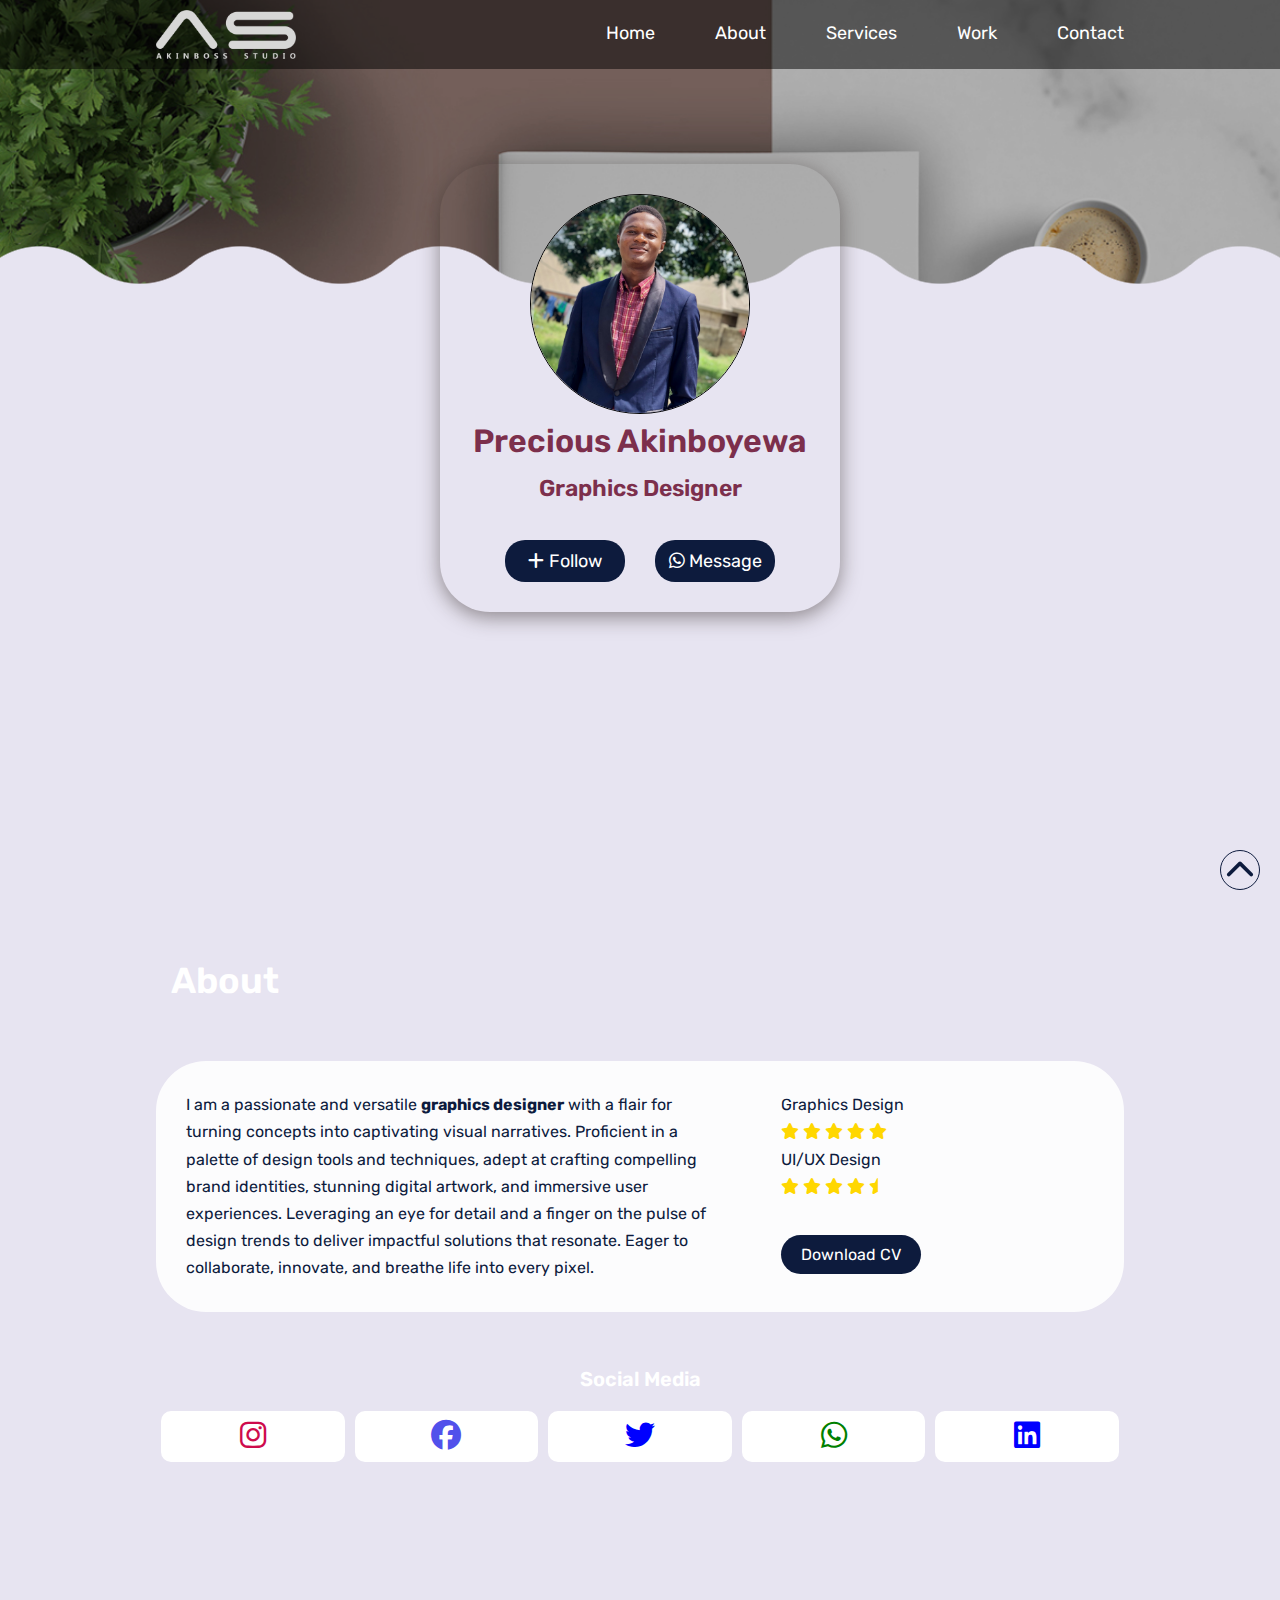
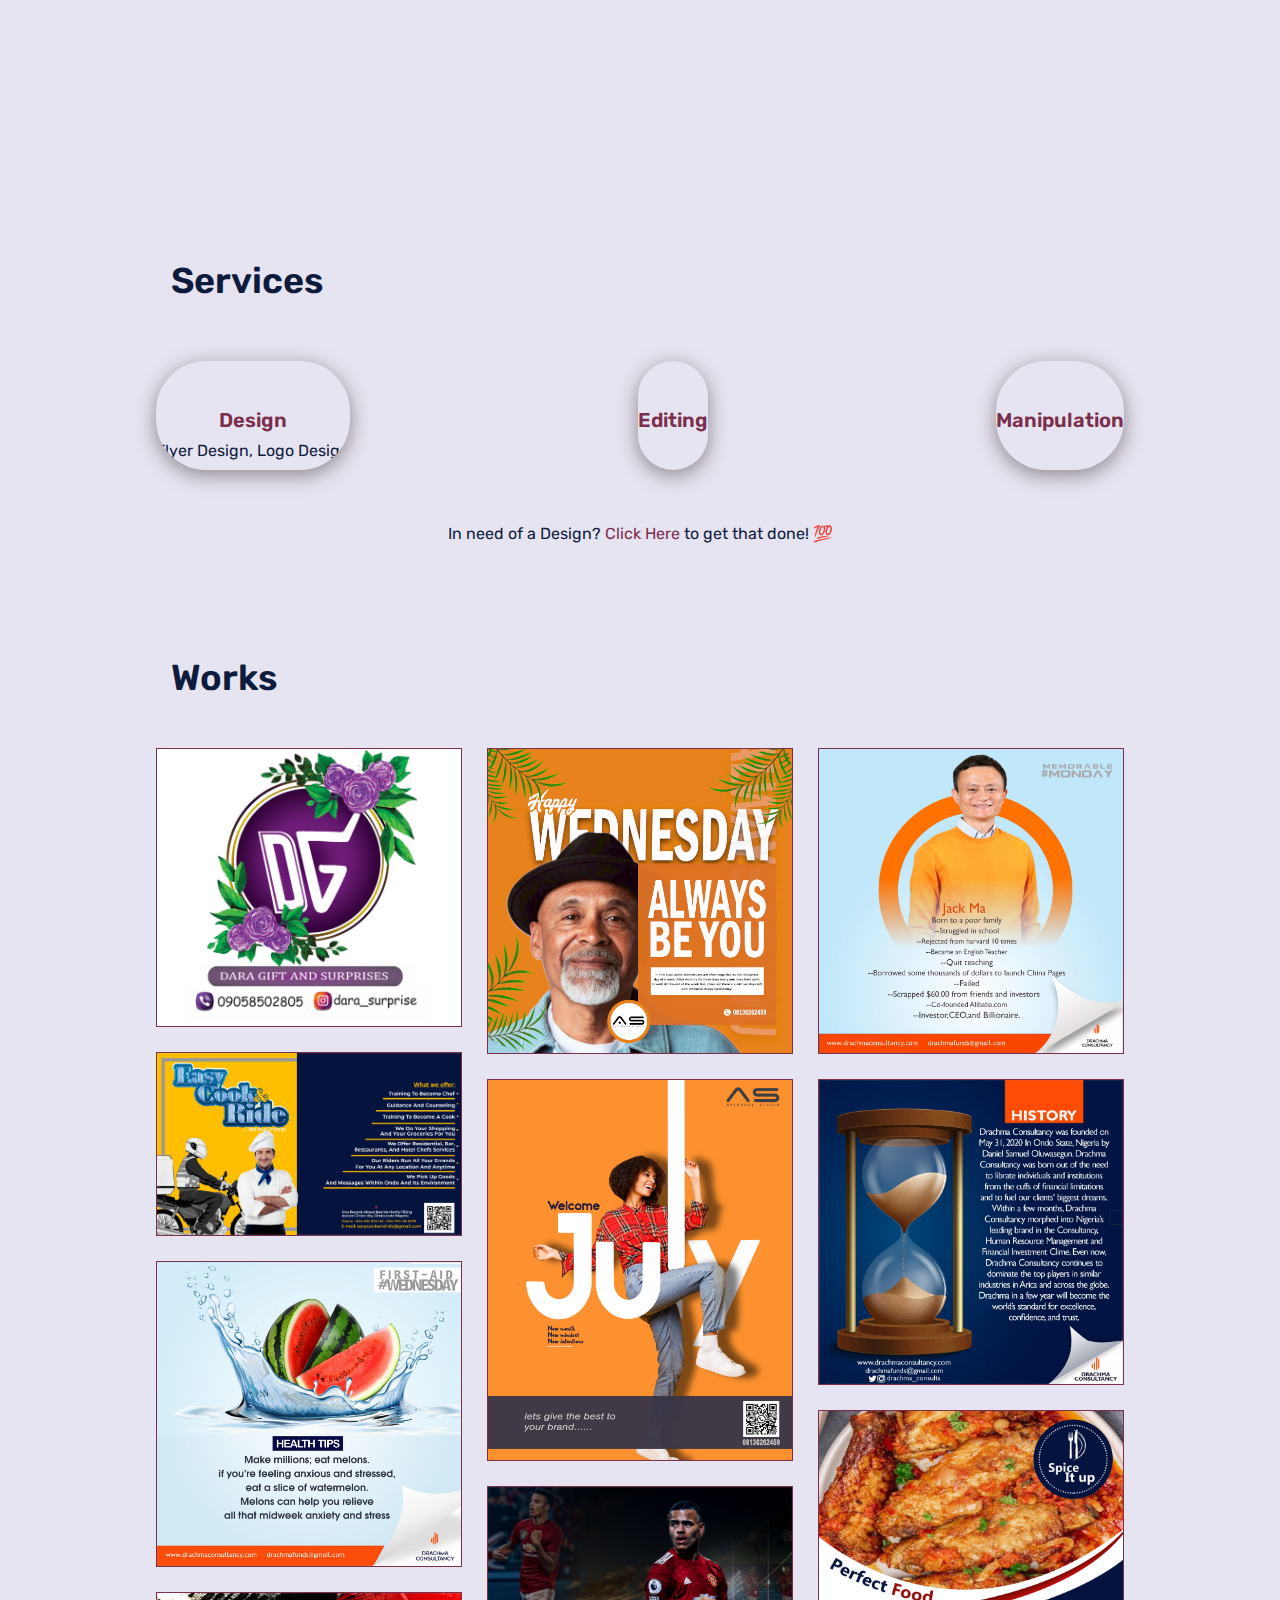
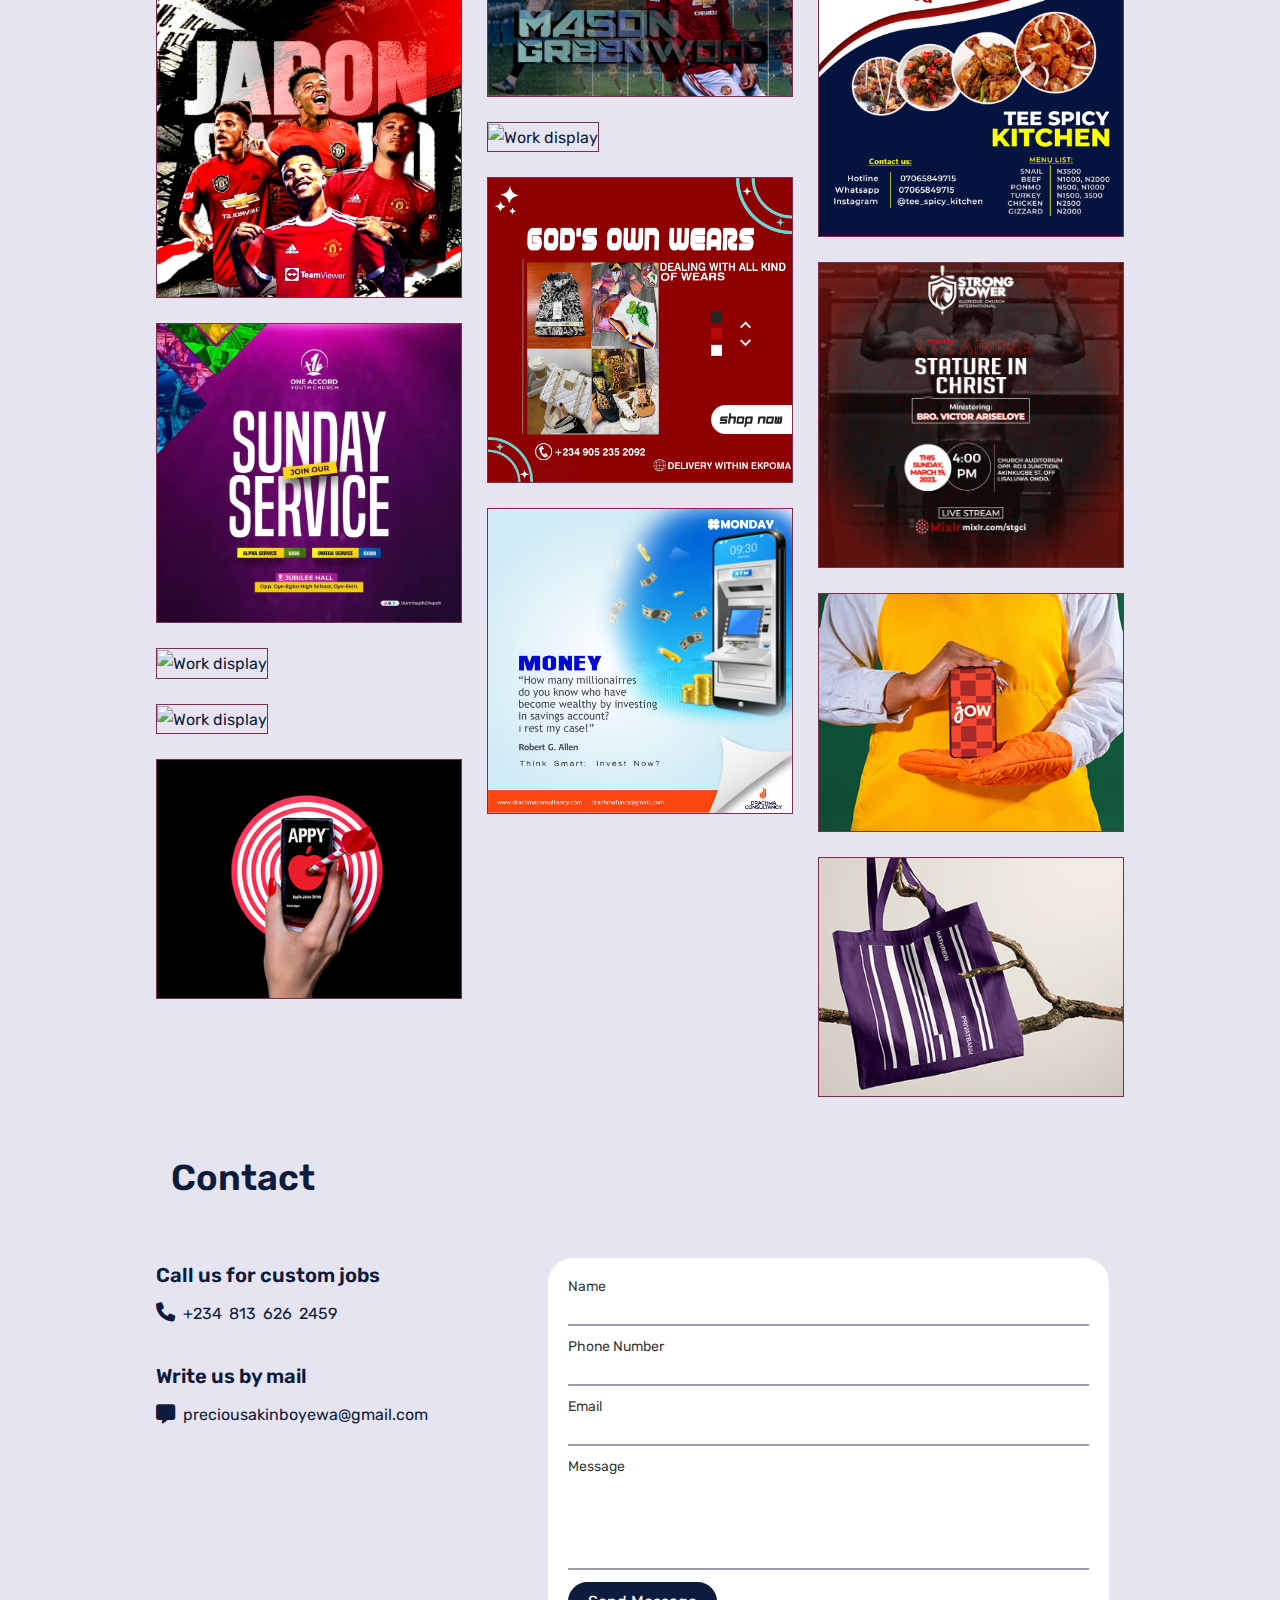
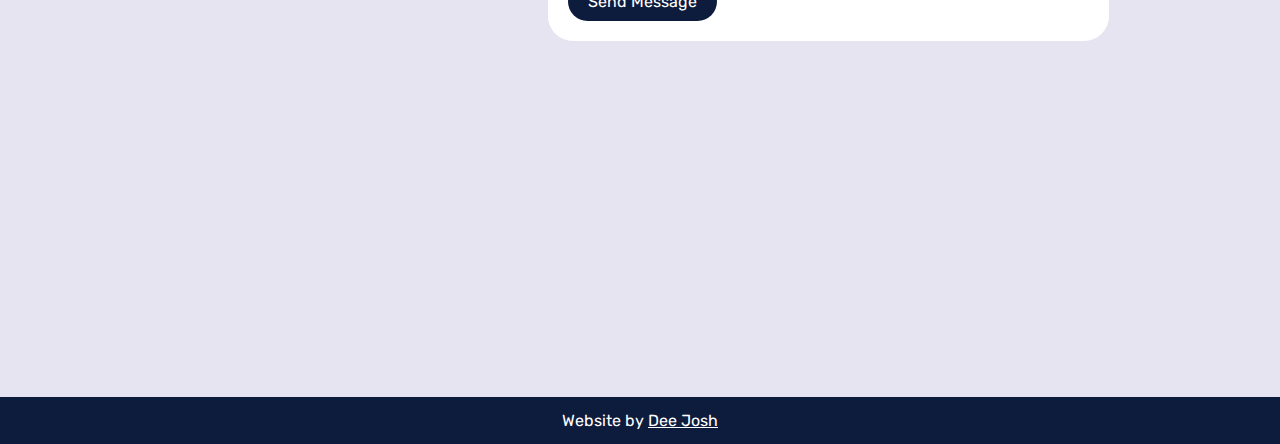
==== index.html @ 71ba5e0b "Graphics Designer Portfolio" ====
<!DOCTYPE html>
<html lang="en">
<head>
    <meta charset="UTF-8">
    <meta name="viewport" content="width=device-width, initial-scale=1.0">
    <title>Precious Akinboye</title>
    <link rel="shortcut icon" href="./img/profile-1.jpg" type="image/x-icon">
    <!-- STYLESHEETS -->
    <link rel="stylesheet" href="https://cdnjs.cloudflare.com/ajax/libs/font-awesome/6.1.2/css/all.min.css">
    <link rel="stylesheet" href="./CSS/all.min.css">
    <link rel="stylesheet" href="./CSS/style.css">
</head>
<body>
    <!-- HERO SECTION -->

    <div id="home" class="hero-section">
        <!-- Top BG Image -->
        
        <div class="top-image">
            <img src="./img/bg-1.jpg" alt="">
        </div>
        
        <!-- HEADER -->

        <header class="header">
            <div class="container">
                <div class="header-content">
                    <!-- <a href="#home"></a> -->
                    <!-- <h1>
                        Akinboss
                    </h1> -->
                    <img class="logo-img" src="./img/logo (1).PNG" alt="">
                    <!-- NAV (For Normal Screen) -->
                    <nav class="nav">
                        <ul class="nav-ul">
                            <li>
                                <a href="#home">Home</a>
                            </li>
                            <li>
                                <a href="#about">About</a>
                            </li>
                            <li>
                                <a href="#services">Services</a>
                            </li>
                            <li>
                                <a href="#work">Work</a>
                            </li>
                            <li>
                                <a href="#contact">Contact</a>
                            </li>
                        </ul>
                        
                    </nav>
                    <!-- NAV (For Small Screens) -->
                    <nav class="mobile-nav">
                        <i class="fa-solid fa-bars"></i>
                    </nav>
                </div>
            </div>
        </header>
        
    
        <!-- HERO SECTION CONTENT -->

        <div class="container">
            <div class="hero-section-content">
                <div class="client-details">
                    <img src="./img/profile-1.jpg" alt="">
                    <h1>Precious Akinboyewa</h1>
                    <h2>Graphics Designer</h2>
                </div>
                <div class="info-button">
                    <button class="default-btn">
                        <i class="fa-solid fa-plus"> </i>
                        Follow
                    </button>
                    <button class="default-btn">
                        <i class="fa-brands fa-whatsapp"> </i>
                        Message
                    </button>
                </div>
            </div>
        </div>
    
    </div>

    <!-- ABOUT SECTION -->

    <div id="about" class="about">
        <div class="container">
            <h1 class="main-h1">
                About
            </h1>
            <div class="about-details">
                <!-- <img src="" alt="Akinboss"> -->
                <div class="designer-info">
                    <div class="info-1">
                        I am a passionate and versatile <strong>graphics designer</strong> with a flair for turning concepts into captivating visual narratives. Proficient in a palette of design tools and techniques, adept at crafting compelling brand identities, stunning digital artwork, and immersive user experiences. Leveraging an eye for detail and a finger on the pulse of design trends to deliver impactful solutions that resonate. Eager to collaborate, innovate, and breathe life into every pixel.
                    </div>
                    <div class="info-2">
                        <p >Graphics Design <!-- style="color: rgb(108,108,229);"--></p>
                        <p class="rating">
                            <i class="fa-solid fa-star"></i>
                            <i class="fa-solid fa-star"></i>
                            <i class="fa-solid fa-star"></i>
                            <i class="fa-solid fa-star"></i>
                            <i class="fa-solid fa-star"></i>
                        </p>
                        <p><!--style="color: rgb(255,76,96);"--> UI/UX Design</p>
                        <p class="rating">
                            <i class="fa-solid fa-star"></i>
                            <i class="fa-solid fa-star"></i>
                            <i class="fa-solid fa-star"></i>
                            <i class="fa-solid fa-star"></i>
                            <i class="fa-solid fa-star-half"></i>
                        </p>

                        <button class="default-btn">Download CV</button>
                    </div>
                </div>

                    <!-- On the Web -->

                <div class="on-the-web">
                    <h3>Social Media</h3>

                    <ul class="social-icons">
                        <li class="default-btn">
                            <a href="">
                                <i style="color: rgb(206, 11, 76);" class="fa-brands fa-instagram"></i>
                            </a>
                        </li>
                        <li class="default-btn">
                            <a href="">
                                <i style="color: rgb(81, 81, 235);" class="fa-brands fa-facebook"></i>
                            </a>
                        </li>
                        <li class="default-btn">
                            <a href="">
                                <i style="color: blue;" class="fa-brands fa-twitter"></i>
                            </a>
                        </li>
                        <li class="default-btn">
                            <a href="">
                                <i style="color: green;" class="fa-brands fa-whatsapp"></i>
                            </a>
                        </li>
                        <li class="default-btn">
                            <a href="">
                                <i style="color: blue;" class="fa-brands fa-linkedin"></i>
                            </a>
                        </li>
                    </ul>

                </div>

            </div>
        </div>
    </div>

    <!-- SERVICES -->

    <div id="services" class="services">
        <div class="container">
            <h1 class="main-h1">Services</h1>
            <div class="service-details">
                <div class="service-1">
                    <img src="./img/bg-2.JPG" alt="">
                    <h3>Design</h3>
                    <p>Flyer Design, Logo Design</p>
                </div>
                <div class="service-1">
                    <img src="./img/bg-2.JPG" alt="">
                    <h3>Editing</h3>
                    <!-- <p>Flyer Design, Logo Design</p> -->
                </div>
                <div class="service-1">
                    <img src="./img/bg-2.JPG" alt="">
                    <h3>Manipulation</h3>
                    <!-- <p>Design</p> -->
                </div>
            </div>
            <p>In need of a Design? <a href="">Click Here</a> to get that done! 💯</p>
        </div>
        <!-- Tools -->

        <!-- <div class="tools">
            <div class="container">

                <h2>Tools</h2>
                <p>Proficient in the following tools</p>
            </div>
        </div> -->
    </div>

    <!-- PROJECTS DISPLAY -->

    <div id="work" class="works">
        <div class="container">
            <h1 class="main-h1">Works</h1>
            
            <div class="works-display">
                <div class="work">
                    <div class="overlay"></div>
                    <p class="work-title">Akinboss Studio</p>
                    <img src="./img/work (1).jpg" alt="Work display">
                    <div class="work-review">
                        <p>
                            <i class="fa-solid fa-thumbs-up"></i>
                            <span>100+</span>
                        </p>
                        <p>
                            <i class="fa-solid fa-eye"></i>
                            <span>100+</span>
                        </p>
                    </div>
                </div>
                <div class="work">
                    <div class="overlay"></div>
                    <p class="work-title">Akinboss Studio</p>
                    <img src="./img/work (2).jpg" alt="Work display">
                    <div class="work-review">
                        <p>
                            <i class="fa-solid fa-thumbs-up"></i>
                            <span>100+</span>
                        </p>
                        <p>
                            <i class="fa-solid fa-eye"></i>
                            <span>100+</span>
                        </p>
                    </div>
                </div>
                <div class="work">
                    <div class="overlay"></div>
                    <p class="work-title">Akinboss Studio</p>
                    <img src="./img/work (3).jpg" alt="Work display">
                    <div class="work-review">
                        <p>
                            <i class="fa-solid fa-thumbs-up"></i>
                            <span>100+</span>
                        </p>
                        <p>
                            <i class="fa-solid fa-eye"></i>
                            <span>100+</span>
                        </p>
                    </div>
                </div>
                <div class="work">
                    <div class="overlay"></div>
                    <p class="work-title">Akinboss Studio</p>
                    <img src="./img/work (4).jpg" alt="Work display">
                    <div class="work-review">
                        <p>
                            <i class="fa-solid fa-thumbs-up"></i>
                            <span>100+</span>
                        </p>
                        <p>
                            <i class="fa-solid fa-eye"></i>
                            <span>100+</span>
                        </p>
                    </div>
                </div>
                <div class="work">
                    <div class="overlay"></div>
                    <p class="work-title">Akinboss Studio</p>
                    <img src="./img/work (5).jpg" alt="Work display">
                    <div class="work-review">
                        <p>
                            <i class="fa-solid fa-thumbs-up"></i>
                            <span>100+</span>
                        </p>
                        <p>
                            <i class="fa-solid fa-eye"></i>
                            <span>100+</span>
                        </p>
                    </div>
                </div>
                <div class="work">
                    <div class="overlay"></div>
                    <p class="work-title">Akinboss Studio</p>
                    <img src="./img/work (6).jpg" alt="Work display">
                    <div class="work-review">
                        <p>
                            <i class="fa-solid fa-thumbs-up"></i>
                            <span>100+</span>
                        </p>
                        <p>
                            <i class="fa-solid fa-eye"></i>
                            <span>100+</span>
                        </p>
                    </div>
                </div>
                <div class="work">
                    <div class="overlay"></div>
                    <p class="work-title">Akinboss Studio</p>
                    <img src="./img/work (7).jpg" alt="Work display">
                    <div class="work-review">
                        <p>
                            <i class="fa-solid fa-thumbs-up"></i>
                            <span>100+</span>
                        </p>
                        <p>
                            <i class="fa-solid fa-eye"></i>
                            <span>100+</span>
                        </p>
                    </div>
                </div>
                <div class="work">
                    <div class="overlay"></div>
                    <p class="work-title">Akinboss Studio</p>
                    <img src="./img/work (8).jpg" alt="Work display">
                    <div class="work-review">
                        <p>
                            <i class="fa-solid fa-thumbs-up"></i>
                            <span>100+</span>
                        </p>
                        <p>
                            <i class="fa-solid fa-eye"></i>
                            <span>100+</span>
                        </p>
                    </div>
                </div>
                <div class="work">
                    <div class="overlay"></div>
                    <p class="work-title">Akinboss Studio</p>
                    <img src="./img/work (9).jpg" alt="Work display">
                    <div class="work-review">
                        <p>
                            <i class="fa-solid fa-thumbs-up"></i>
                            <span>100+</span>
                        </p>
                        <p>
                            <i class="fa-solid fa-eye"></i>
                            <span>100+</span>
                        </p>
                    </div>
                </div>
                <div class="work">
                    <div class="overlay"></div>
                    <p class="work-title">Akinboss Studio</p>
                    <img src="./img/work (10).jpg" alt="Work display">
                    <div class="work-review">
                        <p>
                            <i class="fa-solid fa-thumbs-up"></i>
                            <span>100+</span>
                        </p>
                        <p>
                            <i class="fa-solid fa-eye"></i>
                            <span>100+</span>
                        </p>
                    </div>
                </div>
                <div class="work">
                    <div class="overlay"></div>
                    <p class="work-title">Akinboss Studio</p>
                    <img src="./img/work (11).jpg" alt="Work display">
                    <div class="work-review">
                        <p>
                            <i class="fa-solid fa-thumbs-up"></i>
                            <span>100+</span>
                        </p>
                        <p>
                            <i class="fa-solid fa-eye"></i>
                            <span>100+</span>
                        </p>
                    </div>
                </div>
                <div class="work">
                    <div class="overlay"></div>
                    <p class="work-title">Akinboss Studio</p>
                    <img src="./img/work (21).jpg" alt="Work display">
                    <div class="work-review">
                        <p>
                            <i class="fa-solid fa-thumbs-up"></i>
                            <span>100+</span>
                        </p>
                        <p>
                            <i class="fa-solid fa-eye"></i>
                            <span>100+</span>
                        </p>
                    </div>
                </div>
                <div class="work">
                    <div class="overlay"></div>
                    <p class="work-title">Akinboss Studio</p>
                    <img src="./img/work (13).jpg" alt="Work display">
                    <div class="work-review">
                        <p>
                            <i class="fa-solid fa-thumbs-up"></i>
                            <span>100+</span>
                        </p>
                        <p>
                            <i class="fa-solid fa-eye"></i>
                            <span>100+</span>
                        </p>
                    </div>
                </div>
                <div class="work">
                    <div class="overlay"></div>
                    <p class="work-title">Akinboss Studio</p>
                    <img src="./img/work (14).jpg" alt="Work display">
                    <div class="work-review">
                        <p>
                            <i class="fa-solid fa-thumbs-up"></i>
                            <span>100+</span>
                        </p>
                        <p>
                            <i class="fa-solid fa-eye"></i>
                            <span>100+</span>
                        </p>
                    </div>
                </div>
                <div class="work">
                    <div class="overlay"></div>
                    <p class="work-title">Akinboss Studio</p>
                    <img src="./img/work (15).jpg" alt="Work display">
                    <div class="work-review">
                        <p>
                            <i class="fa-solid fa-thumbs-up"></i>
                            <span>100+</span>
                        </p>
                        <p>
                            <i class="fa-solid fa-eye"></i>
                            <span>100+</span>
                        </p>
                    </div>
                </div>
                <div class="work">
                    <div class="overlay"></div>
                    <p class="work-title">Akinboss Studio</p>
                    <img src="./img/work (16).jpg" alt="Work display">
                    <div class="work-review">
                        <p>
                            <i class="fa-solid fa-thumbs-up"></i>
                            <span>100+</span>
                        </p>
                        <p>
                            <i class="fa-solid fa-eye"></i>
                            <span>100+</span>
                        </p>
                    </div>
                </div>
                <div class="work">
                    <div class="overlay"></div>
                    <p class="work-title">Akinboss Studio</p>
                    <img src="./img/work (19).jpg" alt="Work display">
                    <div class="work-review">
                        <p>
                            <i class="fa-solid fa-thumbs-up"></i>
                            <span>100+</span>
                        </p>
                        <p>
                            <i class="fa-solid fa-eye"></i>
                            <span>100+</span>
                        </p>
                    </div>
                </div>
                <div class="work">
                    <div class="overlay"></div>
                    <p class="work-title">Akinboss Studio</p>
                    <img src="./img/work (18).jpg" alt="Work display">
                    <div class="work-review">
                        <p>
                            <i class="fa-solid fa-thumbs-up"></i>
                            <span>100+</span>
                        </p>
                        <p>
                            <i class="fa-solid fa-eye"></i>
                            <span>100+</span>
                        </p>
                    </div>
                </div>
                <div class="work">
                    <div class="overlay"></div>
                    <p class="work-title">Akinboss Studio</p>
                    <img src="./img/work (22).jpg" alt="Work display">
                    <div class="work-review">
                        <p>
                            <i class="fa-solid fa-thumbs-up"></i>
                            <span>100+</span>
                        </p>
                        <p>
                            <i class="fa-solid fa-eye"></i>
                            <span>100+</span>
                        </p>
                    </div>
                </div>
                <div class="work">
                    <div class="overlay"></div>
                    <p class="work-title">Akinboss Studio</p>
                    <img src="./img/work (23).jpg" alt="Work display">
                    <div class="work-review">
                        <p>
                            <i class="fa-solid fa-thumbs-up"></i>
                            <span>100+</span>
                        </p>
                        <p>
                            <i class="fa-solid fa-eye"></i>
                            <span>100+</span>
                        </p>
                    </div>
                </div>
            </div>
        </div>
    </div>

    <!-- CONTACT SECTION -->

    <div id="contact" class="contact-section">
        <div class="container">
            <!-- Section title -->
            <h1 class="main-h1">Contact</h1>
            <div class="contact-container">
                <!-- Contact box -->
                <div class="contact-box padd-15">
                    <div class="contact-data">
                        <!-- contact information -->
                        <div class="contact-information">
                            <h3 class="contact-subtitle">Call us for custom jobs</h3>
                            <span class="contact-description">
                                <a href="https://wa.me/+2348136262459"><i class="fa-solid fa-phone contact-icon"></i></a>
                                +234 813 626 2459
                            </span>
                        </div>
                        <!-- contact information -->
                        <div class="contact-information">
                            <h3 class="contact-subtitle">Write us by mail</h3>
                            <span class="contact-description">
                                <i class="fa-solid fa-message contact-icon"></i>
                                preciousakinboyewa@gmail.com
                            </span>
                        </div>
                    </div>
                </div>
                    <!-- CONTACT FORM -->
                    
                <form action="mailto:akinboss@gmail.com" enctype="text/plain" class="contact-form padd-15" method="POST" name="contact">
                    <input type="hidden" name="form-name" value="contact">
                    <!-- Contact content -->
                    <p class="contact-content">
                        <input type="text" class="contact-input">
                        <label for="" class="contact-label">Name</label>
                        <span></span>
                    </p>
                    <!-- Contact content -->
                    <p class="contact-content">
                        <input type="tel" class="contact-input" required="">
                        <label for="" class="contact-label">Phone Number</label>
                        <span></span>
                    </p>
                    <!-- Contact content -->
                    <p class="contact-content">
                        <input type="email" class="contact-input" required="">
                        <label for="" class="contact-label">Email</label>
                        <span></span>
                    </p>
                    <!-- Contact content -->
                    <p class="contact-content contact-area">
                        <textarea name="" id="" cols="30" rows="10" class="contact-input" required=""></textarea>
                        <label for="" class="contact-label">Message</label>
                        <span></span>
                    </p>
                    <p>
                        <button type="submit" class=" default-btn submit-btn">Send Message</button>
                    </p>
                </form>
            </div>
        </div>
    </div>

    <a class="container">
        <a href="#home"><p class="arrow"><i class="fa-solid fa-chevron-up"></i></p></a>
    </div>
    
    <footer>
        <div class="container">
            <p>Website by <a href="https://developerdeejosh.netlify.app">Dee Josh</a></p>
        </div>
    </footer>


    <script src="./script.js"></script>
</body>
</html>
---- CSS/style.css ----
/********* GOOGLE FONTS *********/

@import url('https://fonts.googleapis.com/css2?family=Rubik:wght@300;400;500;600;700&display=swap');

/********* VARIABLES CSS *********/

:root 
{
  --header-height: 3.5rem; /*56px*/

  /******* Colors *******/  /*Color mode HSL(hue, saturation, lightness)*/
  --primary-color-hue: 278;
  --dark-color-lightness:17%;
  --light-color-lightness:92%;
  --white-color-lightness:100%;

  --color-white: hsl(252, 30%, var(--white-color-lightness));
  --color-light: hsl(252, 30%, var(--light-color-lightness));
  --color-gray: rgb(158, 152, 179);
  /* --color-primary: hsl(278, 73%, 47%); */
  --color-primary: hsl(var(--primary-color-hue), 73%, 47%);
  /* --color-dark: hsl(252, 30%, var(--dark-color-lightness)); */
  
  --color-dark: rgb(58, 48, 46);
  --color-dark: rgb(82, 69, 66);
  --color-dark: rgb(13,27,61);
  /* --color-dark: rgb(124,47,76); */
  --color-primary: rgb(124,47,76);
  /* --color-primary: rgb(13,27,61); */

  /******* Font and typography *******/
  /*.5rem = 8px | 1rem = 16px ...*/
  --body-font: 'Rubik', sans-serif;
  --h1-font-size: 2.25rem;
  --h2-font-size: 1.75rem;
  --h3-font-size: 1.25rem;
  --normal-font-size: 1rem;
  --small-font-size: .875rem;

  /******* Font weight *******/
  --font-medium: 400;
  --font-semi-bold: 600;

  /******* Margenes Bottom *******/
  /*.5rem = 8px | 1rem = 16px ...*/
  --m-0-5: .5rem;
  --m-0-75: .75rem;
  --m-1: 1rem;
  --m-1-5: 1.5rem;
  --m-2: 2rem;
  --m-2-5: 2.5rem;

  /******* Card padding *******/
  --card-padding:1.9rem 0.95rem;

  /******* Border radius *******/
  --border-radius: 1.25rem;

  /******* Box shadow *******/
  --box-shadow: 0px 5px 20px 0px rgba(51, 41, 39, 0.5);
}

  
/******* Scroll Bar *******/

::-webkit-scrollbar{
  width: 14px;
}


::-webkit-scrollbar-track {
  box-shadow: inset 0 0 5px rgb(26, 26, 26);
  background-color: rgb(204, 204, 204);
}


/* Handle */
::-webkit-scrollbar-thumb {
  background-color: var(--color-dark);
}



/******* Responsive Typography *******/
@media screen and (max-width:992px) {
  :root{
    --h1-font-size: 1.75rem;
    --h2-font-size: 1.5rem;
    --h3-font-size: 1rem;
    --normal-font-size: .938rem;
    --small-font-size: .813rem;
  }

}

/******* Base *******/

/* page reset */
*{
  margin: 0;
  padding: 0;
  box-sizing: border-box;
  scroll-behavior: smooth;
}

html{
  scroll-behavior: smooth;
}

body,input,button,textarea{
  font-family: var(--body-font);
  font-size: var(--normal-font-size);
}

body{
  background-color: var(--color-light);
  color: var(--color-dark);
  line-height: 1.7;
  font-weight: var(--font-medium);
  width: 100%;
  overflow-x: hidden;
}

img{
  max-width: 100%;
  height: auto;
  vertical-align: middle;
}

ul{
  list-style: none;
}

a{
  text-decoration: none;
  color: var(--color-dark);
}

h1,h2,h3{
  font-weight: var(--font-semi-bold);
}

h1{
  font-size: var(--h1-font-size);
}

h2{
  font-size: var(--h2-font-size);
}

h3{
  font-size: var(--h3-font-size);
}

.main-h1{
  padding-left: 15px;
}

/******* Layout *******/
.container{
  max-width: 968px;
  margin: auto;
  /* overflow: hidden; */
}

@media screen and (max-width: 980px) {
  .container{
    padding: 0 25px;
  }
}

/* @media screen and (max-width:788px)
{

  .container{
    max-width: 568px;
  }
} */

@media screen and (max-width: 568px) {
  .container{
    padding: 0 25px;
  }
}

.row{
  display: flex;
  flex-wrap: wrap;
  /* justify-content: center; */
}

.default-btn{
  transition: all .5s;
}

.default-btn:hover{
  cursor: pointer;
  transform: scale(1.1);
}





/*********** STYLING ***********/

/* HEADER */


.top-image{
    position: absolute;
    top: 0;
    left: 0;
    width: 100%;
    overflow: hidden;
    height: 35vh;
    z-index: -1;

    --mask:
    radial-gradient(76.20px at 50% calc(100% - 107.50px),#000 99%,#0000 101%) calc(50% - 100px) 0/200px 100%,
    radial-gradient(76.20px at 50% calc(100% + 57.50px),#0000 99%,#000 101%) 50% calc(100% - 50px)/200px 100% repeat-x;
    -webkit-mask: var(--mask);
        mask: var(--mask);
}

.top-image img{
    width: 100%;  
    filter: brightness(0.7);
}

header{
    /* border-bottom: 2px solid var(--color-white); */
    z-index: 1; 
    background-color: rgba(0, 0, 0, 0.5);
    padding: 10px;
}

.header-content{
    display: flex;
    justify-content: space-between;
    align-items: center;
    color: white;
}

.logo-img{
  width: 140px;
  filter: invert(1);
}

/* Nav */

nav.nav ul{
  display: flex;
  justify-content: space-between;
  align-items: center;
  gap: 60px;
}

nav.nav ul li a{
  color: white;
  font-size: 18px;
  transition: all .5s;
}

.nav-ul li::after{
  content: '';
  width: 0%;
  height: 2px;
  display: block;
  background: linear-gradient(white, var(--color-primary));
  margin: auto;
  transition: .5s;
}

.nav-ul li:hover::after{
  width: 100%;
  cursor: pointer;
}
/* 
.nav-ul li a:hover{
  color: var(--color-dark);
} */

/* Mobile Nav */

.mobile-nav{
  display: none;
}

@media screen and (max-width: 780px) {

  .mobile-nav{
    display: block;
  }

  .mobile-nav i{
    font-size: 25px;
  }

  .mobile-nav i:hover{
    cursor: pointer;
  }

  nav.nav ul{
    gap: 20px;
    justify-content: start;
  }

  nav.nav{
    padding: 30px;
    position: absolute;
    background-color: var(--color-dark);
    width: 350px;
    right: 0;
    top: 62px;
    max-width: 70%;
    height: calc(100vh - 63px);
    transform: translateX(380px);
    transition: all .8s;
  }

  .nav-ul{
    flex-direction: column;
    gap: 0px;
  }

  .nav-ul li a:hover{
    color: var(--color-white);
  }
  
  .open{
    transform: translateX(0px) !important;
  }

  .logo-img{
    width: 120px;
  }
}

/* HERO SECTION */

.hero-section{
  overflow: hidden;
  width: 100%;
  position: relative;
  min-height: 100vh;
  padding-bottom: 50px;
}


.hero-section-content{
  width: 400px;
  margin: 0 auto;
  /* box-shadow: ; */
  /* border: 1px solid black; */
  margin-top: 95px;
  padding: 30px;
  box-shadow: var(--box-shadow);
  border-radius: 50px;
  margin-bottom: 35px;
}

.client-details{
  text-align: center;
}

.client-details img{
  border-radius: 50%;
  border: 1px solid black;
  width: 220px;
}
/* At media screeen width should be 100% */

.client-details h1{
  font-size: calc(var(--h2-font-size) + 4px);
  color: var(--color-primary);
}

.client-details h2{
  font-size: calc(var(--h3-font-size) + 3px);
  color: var(--color-primary);
}

@media screen and (max-width:992px) {
  .client-details h1{
    font-size: var(--h1-font-size);
  }
  
  .client-details h2{
    font-size: var(--h2-font-size);
  }
}



.info-button{
  display: flex;
  justify-content: center;
  gap: 30px;
  align-items: center;
  margin-top: 32px;
}

.info-button button{
  background-color: var(--color-dark);
  color: var(--color-white);
  font-size: 18px;
  padding: 10px;
  border-radius: 20px;
  border: none;
  width: 120px;
  transition: all .5s;
}



/*  ABOUT SECTION */

.about{
  min-height: 100vh;
  padding: 50px 0;
  background: linear-gradient(rgba(0, 0, 0, 0.7), rgba(0, 0, 0, 0.7)), url(/img/bg-2.jpg);
  background-position: center;
  background-size: cover;
  background-repeat: no-repeat;
  background-attachment: fixed;

}

.about h1,
.about h3{
  color: var(--color-white);
}

/* .about-details{

} */

.designer-info{
  background-color: var(--color-dark); 
  background-color: rgba(255, 255, 255, 0.867);
  /* color: var(--color-white); */
  border-radius: 50px;
  padding: 30px;
  margin: 50px 0;
  display: flex;
  gap: 50px;
  background-position: center;
  background-size: cover;
}

.info-1{
  width: 60%;
}

.info-2 .rating i{
  color: gold;
}

.info-2 button{
  background-color: var(--color-dark);
  color: var(--color-white);
  padding: 10px 20px;
  border-radius: 20px;
  border: none;
  margin-top: 35px;
}

/* on the web */

.on-the-web{
  text-align: center;
}

.on-the-web .social-icons{
  display: flex;
  /* flex-direction: column; */
  /* border: 2px solid black; */
  /* justify-content: space-between; */
  gap: 10px;
  padding: 5px;
  font-size: 30px;
  margin-top: 10px;
}

.social-icons li{
  background-color: #fff;
  width: 200px;
  text-align: center;
  border-radius: 10px;
}

/* SERVICES SECTION */

.services{
  padding: 50px 0;
}

.services p{
  text-align: center;
}

.service-details{
  display: flex;
  justify-content: space-between;
  gap: 40px;
  text-align: center;
  margin: 50px auto;
}

.service-details div{
  border-radius: 50px;
  overflow: hidden;
  box-shadow: var(--box-shadow);
  padding-bottom: 5px;
  transition: all .5s;
}

.service-details div:hover{
  transform: translateY(-10px);
  cursor: pointer;
}

.service-details div h3:nth-child(2){
  margin-top: 15px;
  color: var(--color-primary);
}

.services a{
  color: var(--color-primary);
}


/* WORKS DISPLAY */

.works{
  min-height: 100vh;
  padding-top: 50px;
}

.works-display{
  margin-top: 40px;
  /* display: grid;
  grid-template-columns: 1fr 1fr 1fr;
  gap: 25px; */


  margin-left: auto;
  margin-right: auto;
  columns: 3;
  gap: 25px;
}


.works-display > * {
  break-inside: avoid;
  margin-bottom: 25px;
}

.work{
  position: relative;
  border: 1px solid var(--color-primary);
  width: fit-content;
  height: fit-content;
  /* display: flex;
  align-items: center; */
} 


.work .work-title{
  position: absolute;
  left: 10px;
  background-color: var(--color-primary);
  color: var(--color-white);
  border-radius: 0 0 20px 20px;
  padding: 5px 10px;
  border: none;
  /* visibility: hidden; */
  opacity: 0;
  /* transition: all 1s; */
}

.work .work-review{
  display: flex;
  gap: 20px;
  position: absolute;
  bottom: 0;
  right: 5px;
  color: white;
  /* visibility: hidden; */
  opacity: 0;
  /* transition: all 1s; */
}

.overlay{
  background-color: rgba(0, 0, 0, 0.479);
  position: absolute;
  width: 100%;
  height: 100%;
  /* visibility: hidden; */
  opacity: 0;
}

.work:hover .overlay,
.work:hover .work-title{
  /* visibility: initial; */
  opacity: 1;
}

.work:hover .work-review{
  /* visibility: initial; */
  opacity: 1;
}

.work:hover{
  cursor: pointer;
}



/* CONTACT SECTION */

.contact-section{
  padding-top: 50px;
  min-height: 100vh;
  padding-bottom: 30px;
}

.contact-section h1{
  margin-bottom: 50px;
}

.contact-description{
  word-spacing: 3px;
}

.contact-container{
  display: flex;
  justify-content: space-between;
  gap: 40px;
}

.contact-form{
  border-radius: 25px;
  background-color: #fff;
  padding: 20px;
  flex: 0 0 60%;
  max-width: 58%;
  margin-right: 15px;
}

.contact-data{
  display: grid;
  row-gap: 2rem;
}

.contact-subtitle{
  margin-bottom: var(--m-0-5);
}

.contact-description{
  display: inline-flex;
  align-items: center;
  column-gap: .5rem;
}

.contact-icon{
  font-size: 1.2rem;
}

.contact-inputs{
  display: grid;
  row-gap: 1.3rem;
  margin-bottom: var(--m-2-5);
}

.contact-content{
  position: relative;
  height: 3rem;
  border-bottom: 2px solid var(--color-gray);
  margin-bottom: var(--m-0-75);
}

.contact-content span{
  position: absolute;
  bottom: -2px;
  left: 0;
  content: '';
  height: 2px;
  width: 0;
  transition: .5s;
  background: var(--color-primary);
}

.contact-input:focus ~ span{
  width: 100%;
}

.contact-input{
  position: absolute;
  top: 0;
  left: 0;
  width: 100%;
  height: 100%;
  padding: 1rem 1rem 1rem 0;
  background: none;
  color: var(--color-dark);
  outline: none;
  border: none;
  z-index: 1;
}

.contact-label{
  position: absolute;
  top: -0.2rem;
  width: 100%;
  font-size: var(--small-font-size);
  transition: .3s;
  color: #000000cf !important;
}

.contact-area{
  height: 7rem;
}

.contact-area textarea{
  resize: none;
}

.contact-input:focus + .contact-label{
  top: -.75rem;
  left: 0;
  z-index: 10;
  color: var(--color-primary);
}

.submit-btn{
  background-color: var(--color-dark);
  padding: 10px 20px;
  color: var(--color-white);
  border: none;
  border-radius: 20px;
}



/* FOOTER */

footer{
  text-align: center;
  background-color: var(--color-dark);
  color: var(--color-white);
  padding: 10px;
}


footer div a{
  color: var(--color-white);
  text-decoration: underline;
}

.arrow{
  position: fixed;
  bottom: 10px;
  right: 20px;
  font-size: 30px;
  border: 1px solid;
  width: 40px;
  height: 40px;

  display: flex;
  justify-content: center;
  align-items: center;
  border-radius: 50px;
}

.arrow i{
  margin-top: 2px;
}

/* Remaining Media Query */

@media screen and (max-width: 820px){
  /* SERVICES SECTION */

  .service-details{
    display: flex;
    flex-wrap: wrap;
    justify-content: center;
  }

  .service-details div{
    max-width: 350px;
    width: 100%;
  }

  .service-details div p{
    font-size: var(--body-font);
  }

  .works-display{
    columns: 2;
  }

}

@media screen and (max-width: 720px){
  .designer-info{
    flex-direction: column;
    width: 80%;
    margin-left: auto;
    margin-right: auto;
    gap: 20px;
  }
  .info-1{
    width: 100%;
  }
  .info-2{
    width: 100%;
  }

  .contact-container{
    flex-wrap: wrap;
    width: 100%;
  }

  .contact-form{
    flex: initial;
    max-width: 100%;
    width: 100%;
    margin: 0 auto;
  }
  
}

@media screen and (max-width: 570px){

  .top-image{
    height: 22vh;
  }

  .hero-section-content{
    margin-top: 40px;
  }

  .designer-info{
    width: 100%;
  }

  .on-the-web .social-icons{
    flex-wrap: wrap;
    justify-content: center;
  }

  .works-display{
    columns: 1;
  }

}

@media screen and (max-width: 460px){

  .logo-img{
    width: 90px;
  }

  nav.nav{
    top: 52px;
    height: calc(100vh - 53px);
  }
  
  .hero-section-content{
    width: 85%;
  }

  .info-button button{
    
    font-size: var(--body-font);
    /* font-size: 12px; */
  }

}

@media screen and (max-width: 384px) {
    
  .hero-section-content{
    width: 100%
  }
  
  .info-button button{
    font-size: 12px;
  }

  /* SERVICE SECTION */

  .service-details div{
    max-width: 90%;
  }
}
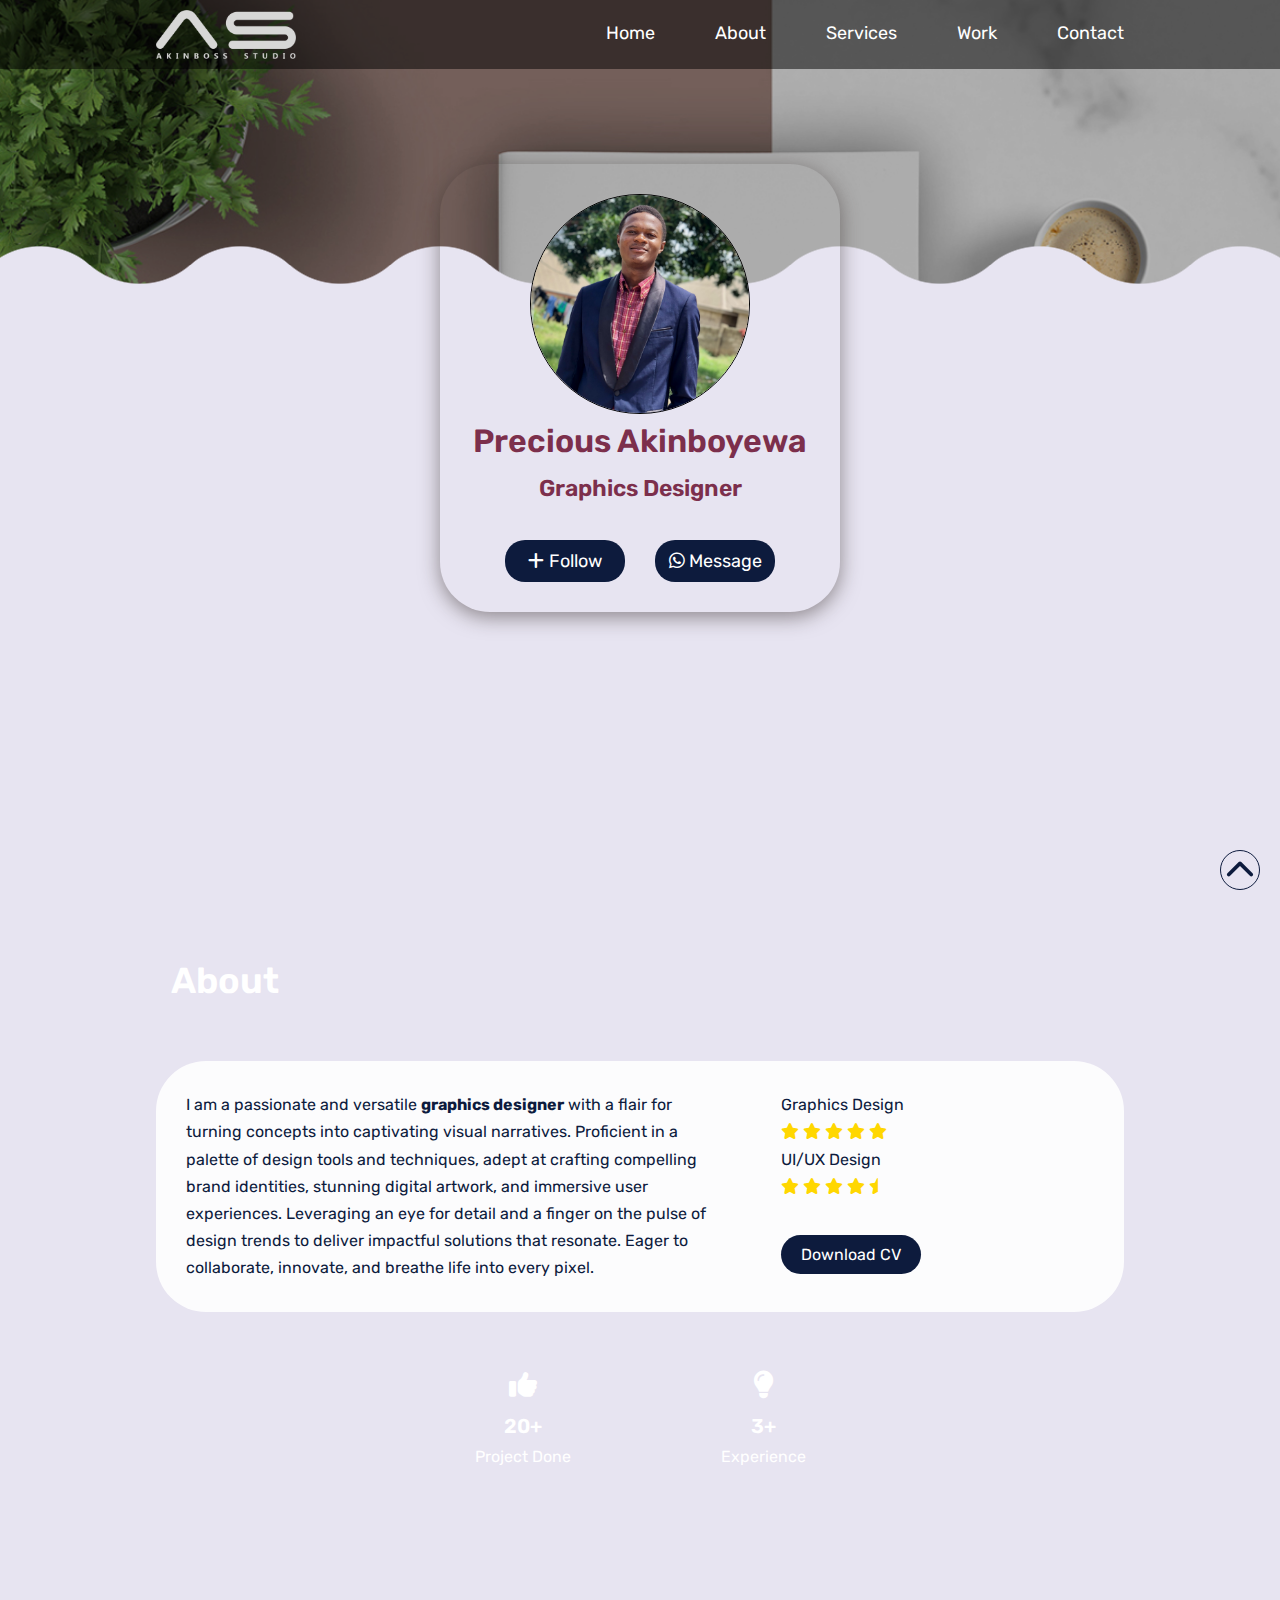
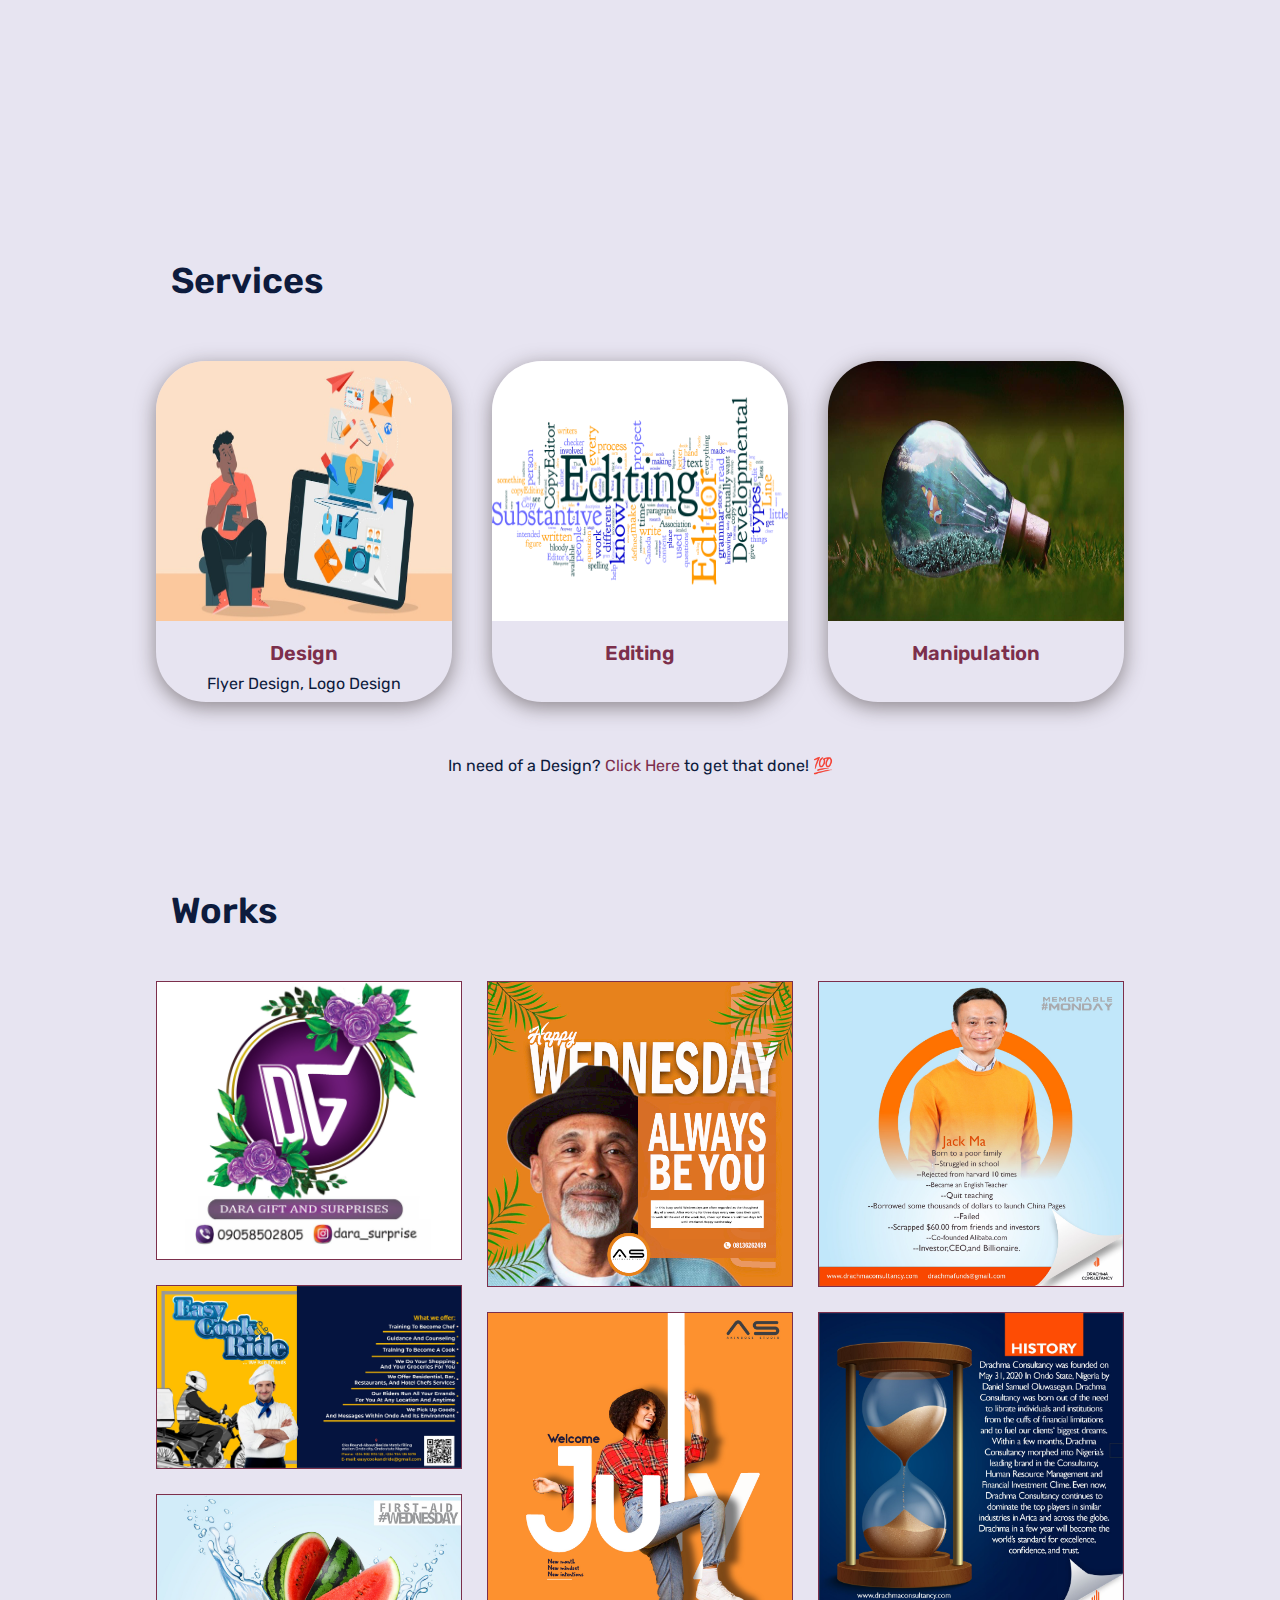
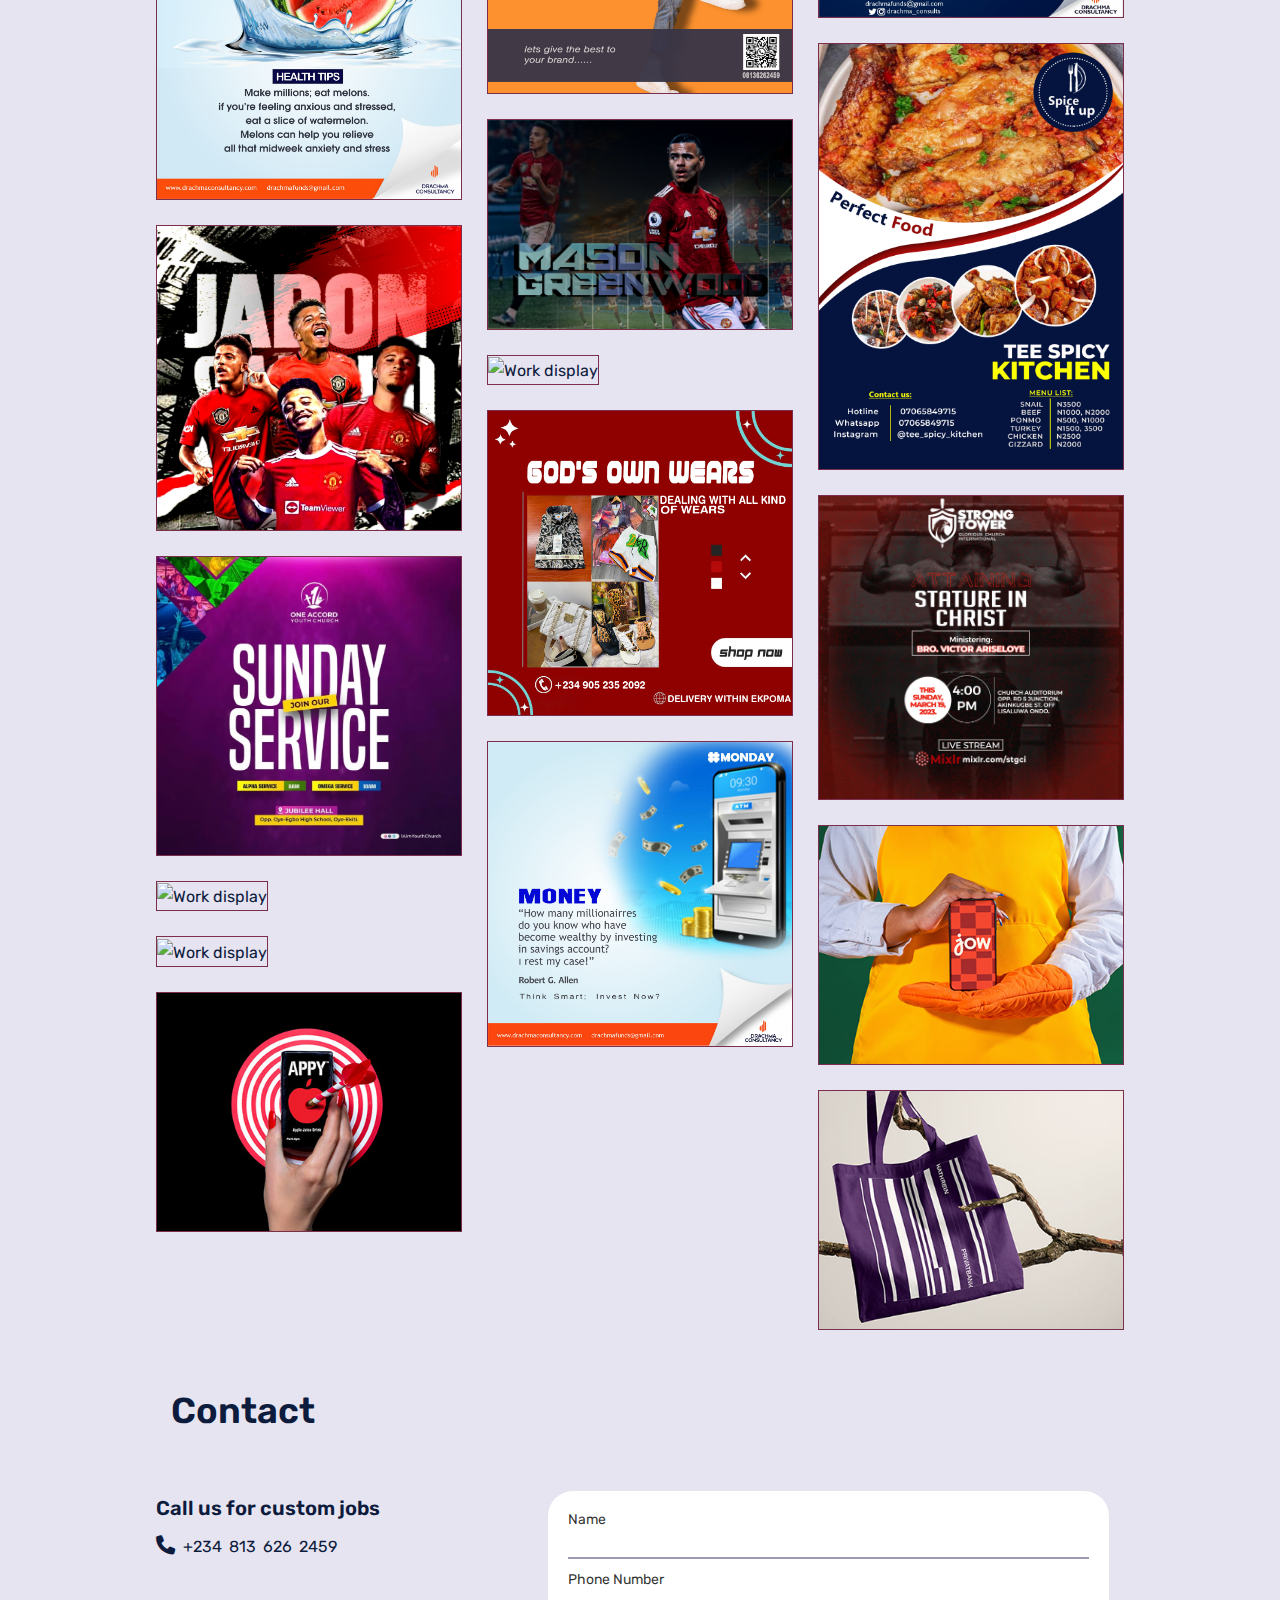
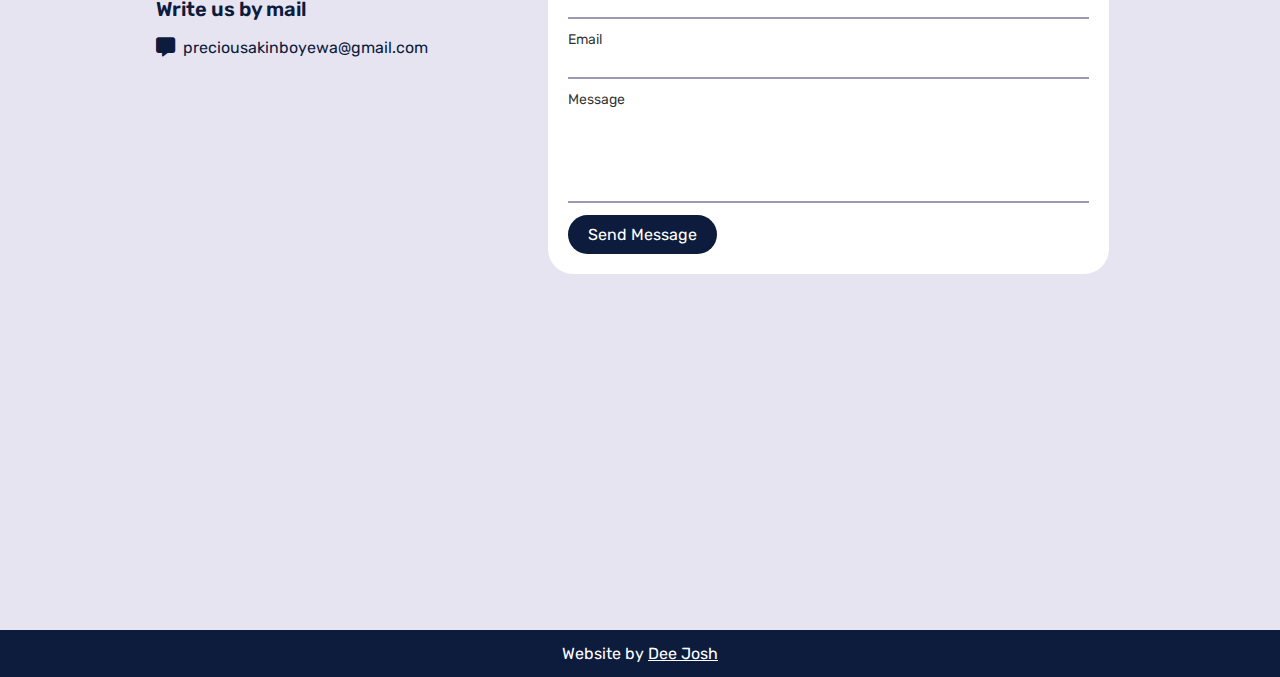
==== commit a522a64e: "Portfolio Updated" ====
--- a/index.html
+++ b/index.html
@@ -70,14 +70,18 @@
                     <h2>Graphics Designer</h2>
                 </div>
                 <div class="info-button">
-                    <button class="default-btn">
-                        <i class="fa-solid fa-plus"> </i>
-                        Follow
-                    </button>
-                    <button class="default-btn">
-                        <i class="fa-brands fa-whatsapp"> </i>
-                        Message
-                    </button>
+                    <a href="https://instagram.com/preciousakinboyewa?igshid=OGQ5ZDk2ZA==">
+                        <button class="default-btn">
+                            <i class="fa-solid fa-plus"> </i>
+                            Follow
+                        </button>
+                    </a>
+                    <a href="https://wa.me/+2348136262459">
+                        <button class="default-btn">
+                            <i class="fa-brands fa-whatsapp"> </i>
+                            Message
+                        </button>
+                    </a>
                 </div>
             </div>
         </div>
@@ -121,7 +125,7 @@
 
                     <!-- On the Web -->
 
-                <div class="on-the-web">
+                <!-- <div class="on-the-web">
                     <h3>Social Media</h3>
 
                     <ul class="social-icons">
@@ -152,8 +156,22 @@
                         </li>
                     </ul>
 
-                </div>
-
+                </div> -->
+
+                <div class="container">
+                    <div class="extra-details">
+                        <div class="det-1">
+                            <h2><i class="fa-solid fa-thumbs-up"></i></h2>
+                            <h3>20+</h3>
+                            <p>Project Done</p>
+                        </div>
+                        <div class="det-2">
+                            <h2><i class="fa-solid fa-lightbulb "></i></h2>
+                            <h3>3+</h3>
+                            <p>Experience</p>
+                        </div>
+                    </div>
+                </div>
             </div>
         </div>
     </div>
@@ -165,17 +183,17 @@
             <h1 class="main-h1">Services</h1>
             <div class="service-details">
                 <div class="service-1">
-                    <img src="./img/bg-2.JPG" alt="">
+                    <img src="./img/c.jpeg" alt="">
                     <h3>Design</h3>
                     <p>Flyer Design, Logo Design</p>
                 </div>
                 <div class="service-1">
-                    <img src="./img/bg-2.JPG" alt="">
+                    <img src="./img/c.png" alt="">
                     <h3>Editing</h3>
                     <!-- <p>Flyer Design, Logo Design</p> -->
                 </div>
                 <div class="service-1">
-                    <img src="./img/bg-2.JPG" alt="">
+                    <img src="./img/c.jpg" alt="">
                     <h3>Manipulation</h3>
                     <!-- <p>Design</p> -->
                 </div>
--- a/CSS/style.css
+++ b/CSS/style.css
@@ -490,6 +490,20 @@
   border-radius: 10px;
 }
 
+/* Extra Details */
+
+.extra-details{
+  display: flex;
+  justify-content: center;
+  gap: 150px;
+  color: var(--color-white);
+  text-align: center;
+}
+
+/* .extra-details h2{
+  color: var(--color-primary);
+} */
+
 /* SERVICES SECTION */
 
 .services{
@@ -514,11 +528,17 @@
   box-shadow: var(--box-shadow);
   padding-bottom: 5px;
   transition: all .5s;
+  position: relative;
 }
 
 .service-details div:hover{
   transform: translateY(-10px);
   cursor: pointer;
+}
+
+.service-details div img{
+  width: 380px;
+  min-height: 260px;
 }
 
 .service-details div h3:nth-child(2){
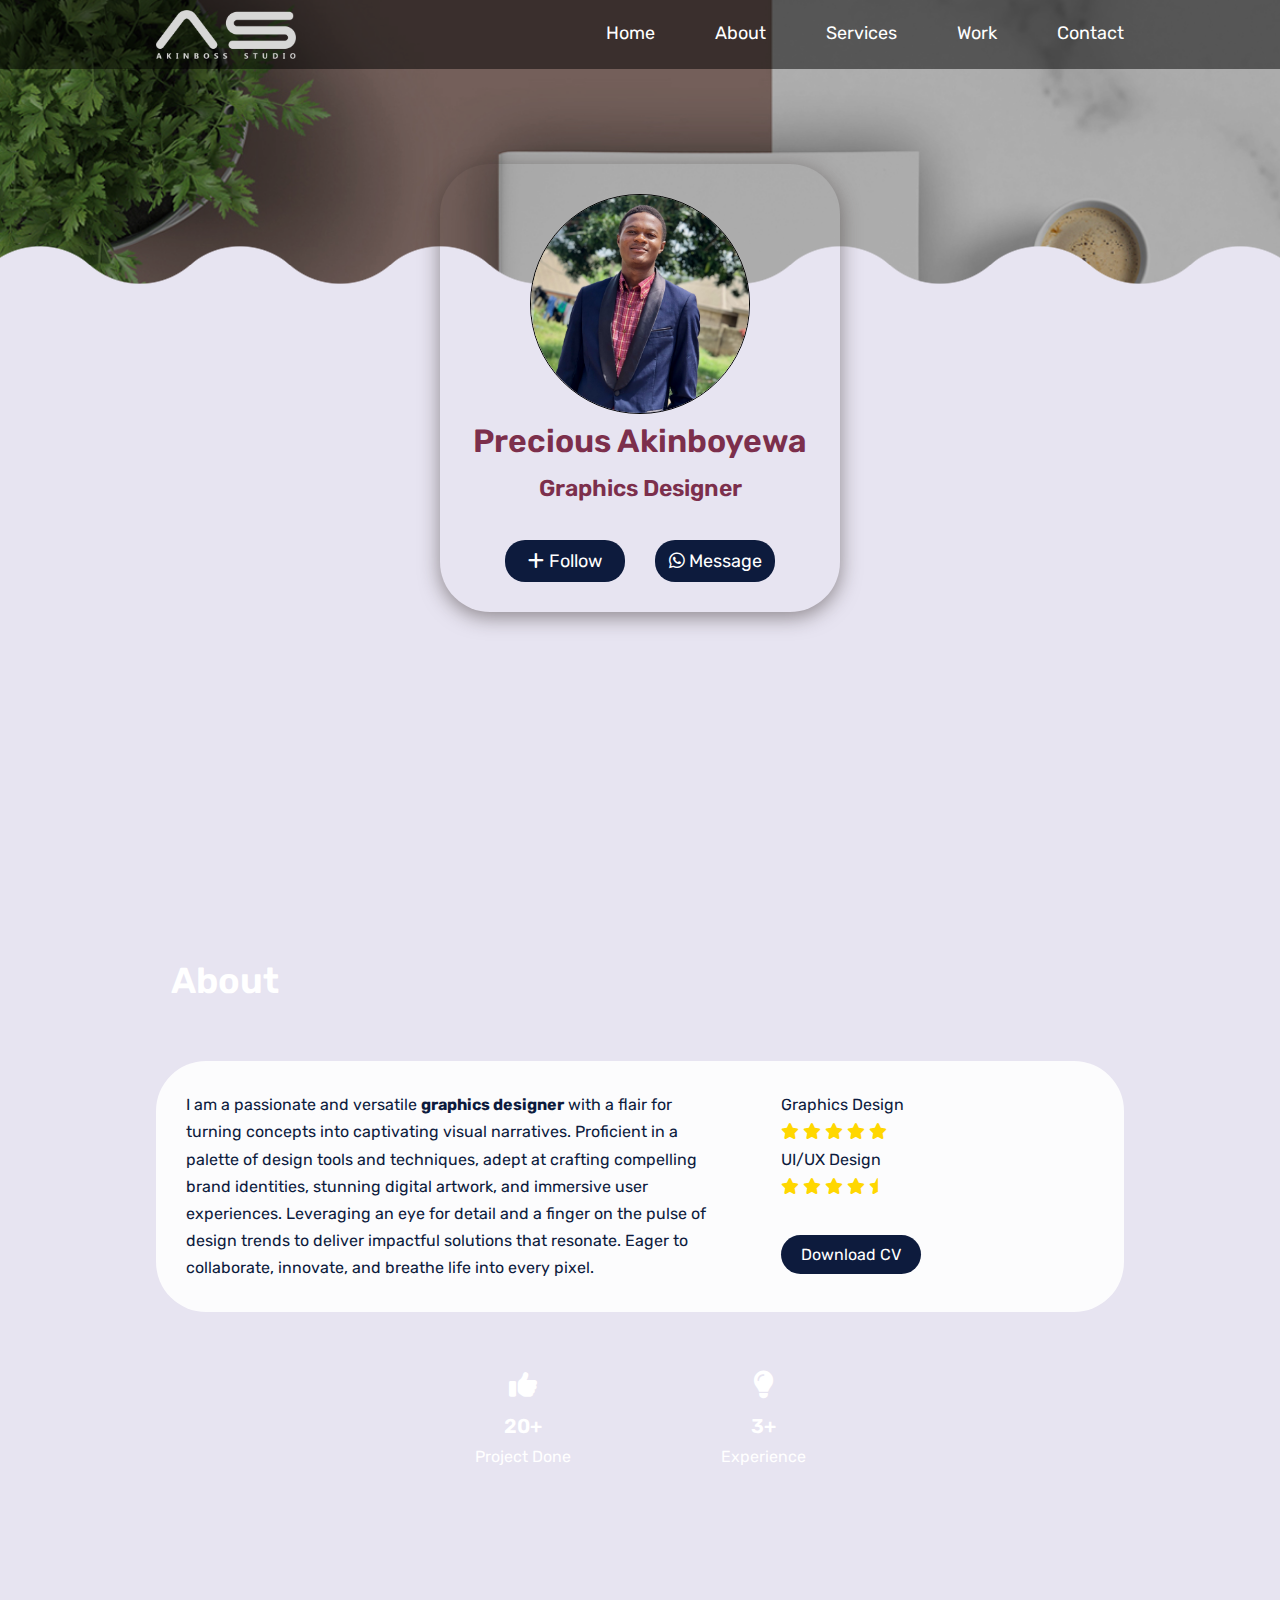
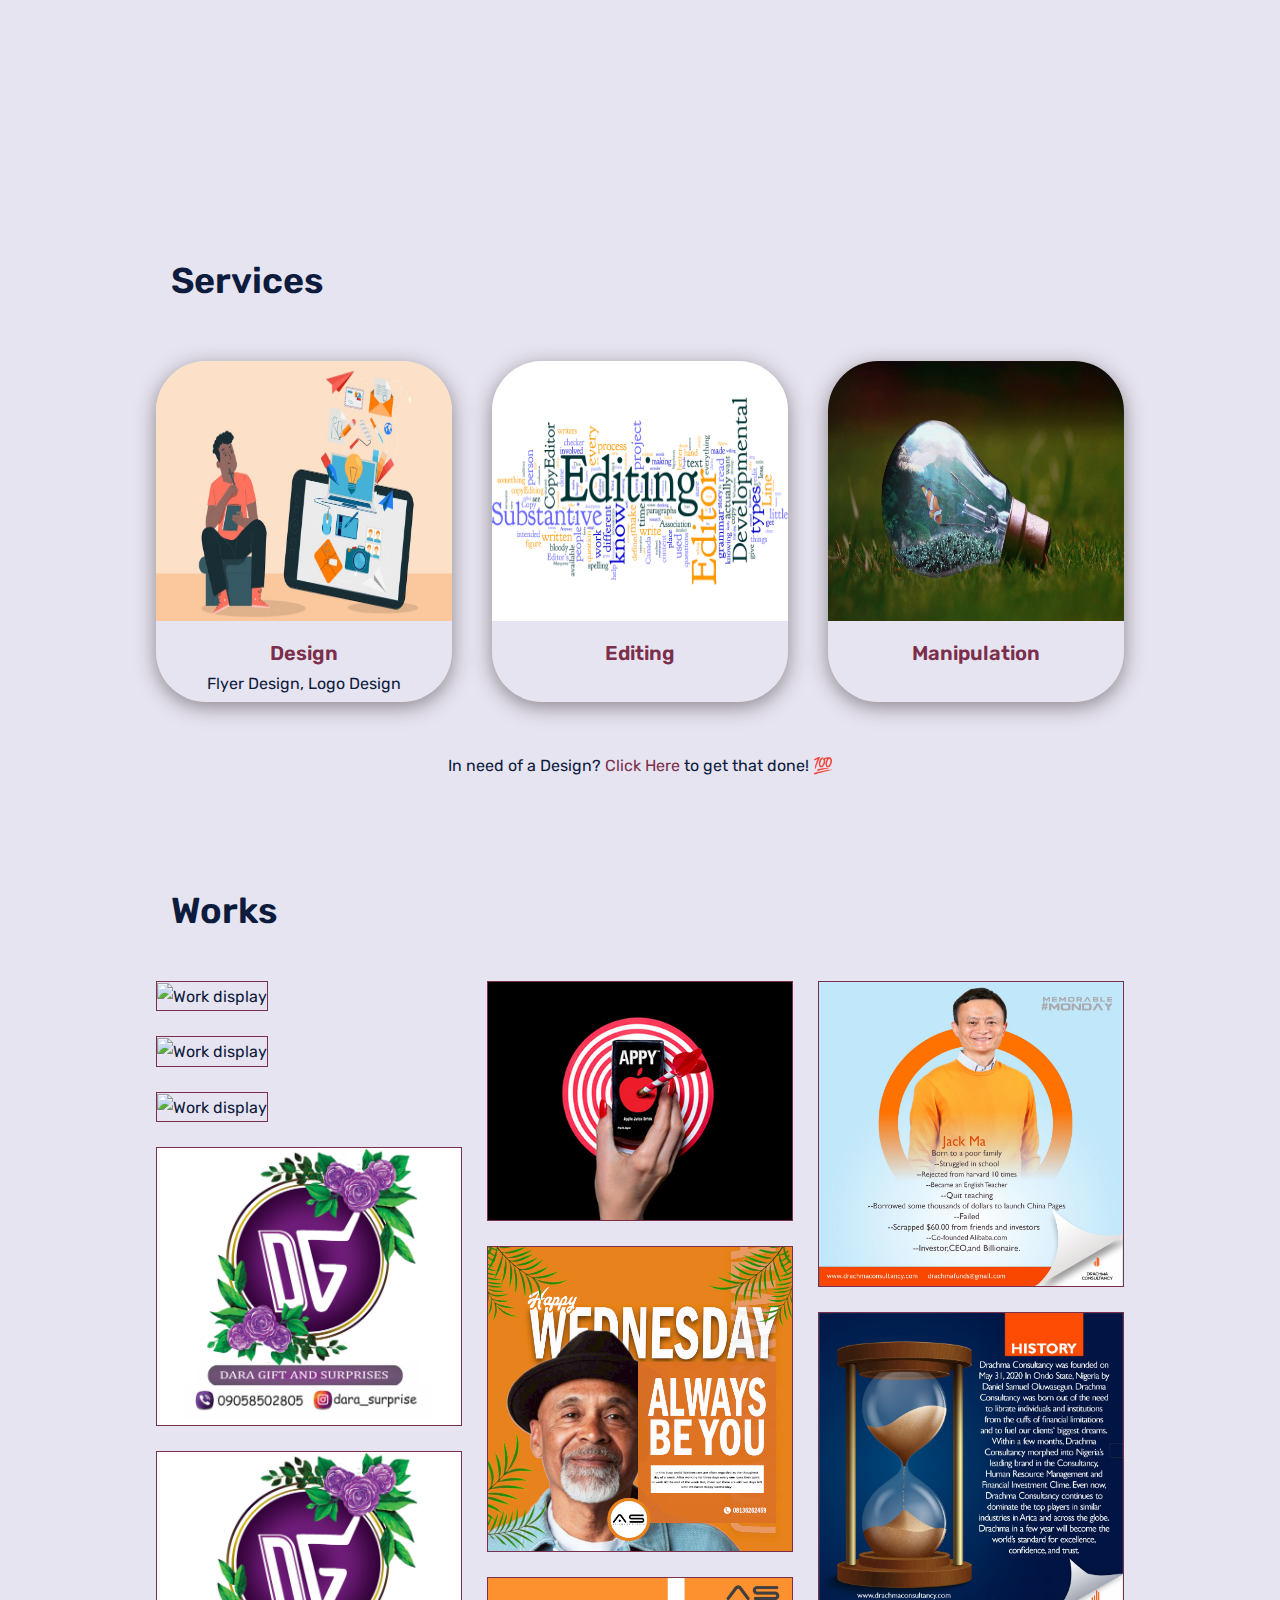
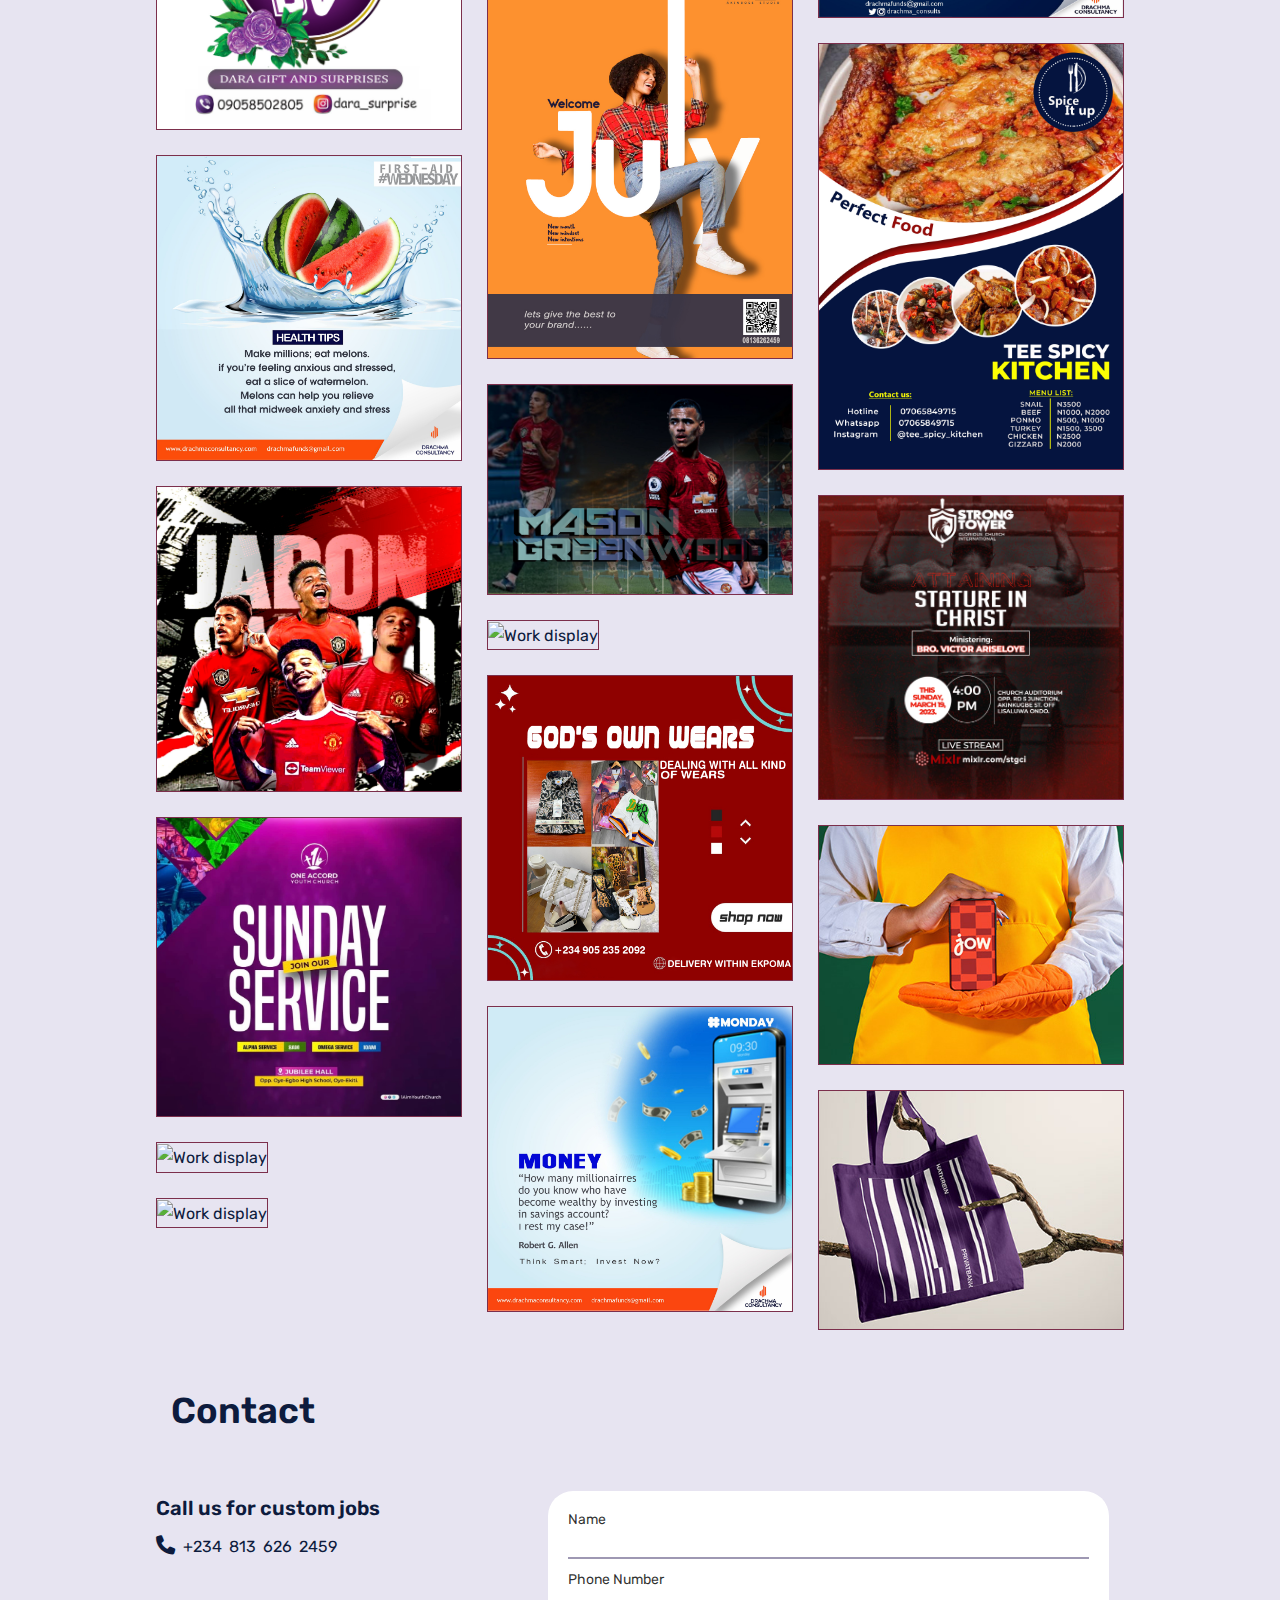
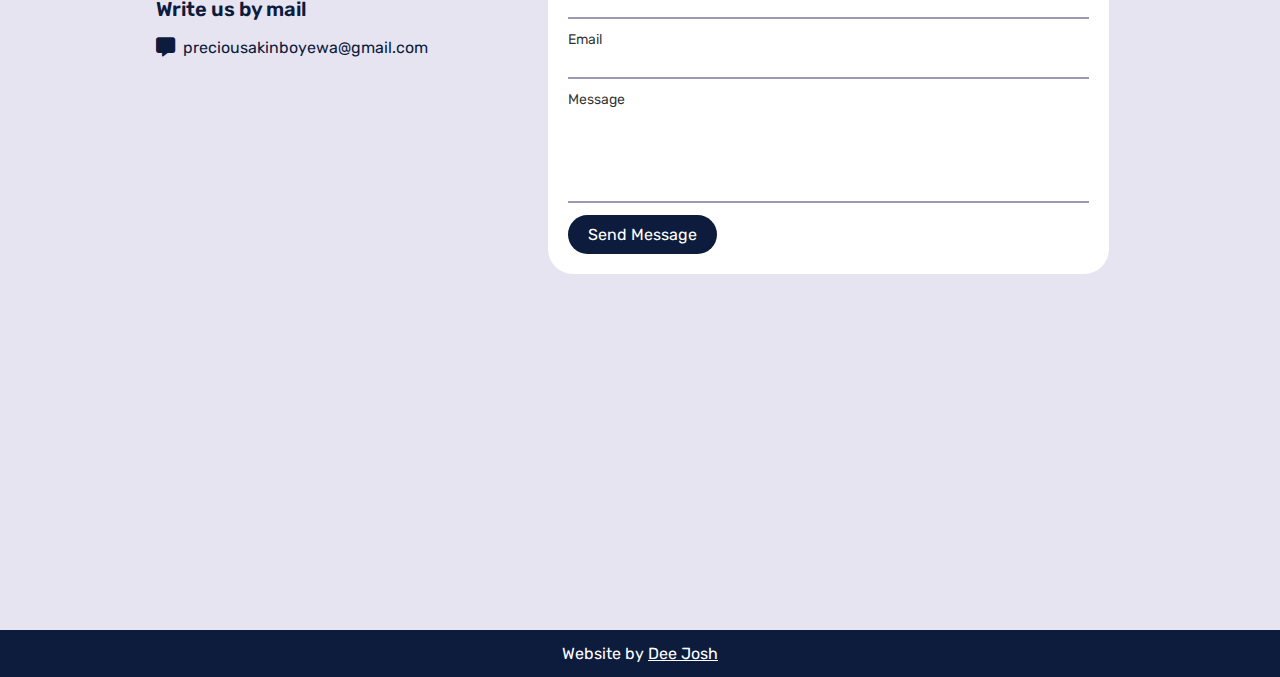
==== commit 82e86247: "Update index.html" ====
--- a/index.html
+++ b/index.html
@@ -221,6 +221,51 @@
                 <div class="work">
                     <div class="overlay"></div>
                     <p class="work-title">Akinboss Studio</p>
+                    <img src="./img/Assetx.jpg" alt="Work display">
+                    <div class="work-review">
+                        <p>
+                            <i class="fa-solid fa-thumbs-up"></i>
+                            <span>100+</span>
+                        </p>
+                        <p>
+                            <i class="fa-solid fa-eye"></i>
+                            <span>100+</span>
+                        </p>
+                    </div>
+                </div>
+                <div class="work">
+                    <div class="overlay"></div>
+                    <p class="work-title">Akinboss Studio</p>
+                    <img src="./img/SWOT AI.jpg" alt="Work display">
+                    <div class="work-review">
+                        <p>
+                            <i class="fa-solid fa-thumbs-up"></i>
+                            <span>100+</span>
+                        </p>
+                        <p>
+                            <i class="fa-solid fa-eye"></i>
+                            <span>100+</span>
+                        </p>
+                    </div>
+                </div>
+                <div class="work">
+                    <div class="overlay"></div>
+                    <p class="work-title">Akinboss Studio</p>
+                    <img src="./img/Marty Inu extra.jpg" alt="Work display">
+                    <div class="work-review">
+                        <p>
+                            <i class="fa-solid fa-thumbs-up"></i>
+                            <span>100+</span>
+                        </p>
+                        <p>
+                            <i class="fa-solid fa-eye"></i>
+                            <span>100+</span>
+                        </p>
+                    </div>
+                </div>
+                <div class="work">
+                    <div class="overlay"></div>
+                    <p class="work-title">Akinboss Studio</p>
                     <img src="./img/work (1).jpg" alt="Work display">
                     <div class="work-review">
                         <p>
@@ -236,7 +281,7 @@
                 <div class="work">
                     <div class="overlay"></div>
                     <p class="work-title">Akinboss Studio</p>
-                    <img src="./img/work (2).jpg" alt="Work display">
+                    <img src="./img/work (1).jpg" alt="Work display">
                     <div class="work-review">
                         <p>
                             <i class="fa-solid fa-thumbs-up"></i>
@@ -599,4 +644,4 @@
 
     <script src="./script.js"></script>
 </body>
-</html>+</html>
--- a/CSS/style.css
+++ b/CSS/style.css
@@ -792,6 +792,8 @@
   justify-content: center;
   align-items: center;
   border-radius: 50px;
+  color: var(--color-primary);
+  display: none;
 }
 
 .arrow i{
@@ -850,7 +852,12 @@
     width: 100%;
     margin: 0 auto;
   }
-  
+
+  .arrow{
+    width: 30px;
+    height: 30px;
+    font-size: 25px;
+  }
 }
 
 @media screen and (max-width: 570px){
@@ -874,6 +881,11 @@
 
   .works-display{
     columns: 1;
+  }
+
+  .extra-details{
+    gap: initial;
+    justify-content: space-between;
   }
 
 }
@@ -907,9 +919,9 @@
     width: 100%
   }
   
-  .info-button button{
+  /* .info-button button{
     font-size: 12px;
-  }
+  } */
 
   /* SERVICE SECTION */
 
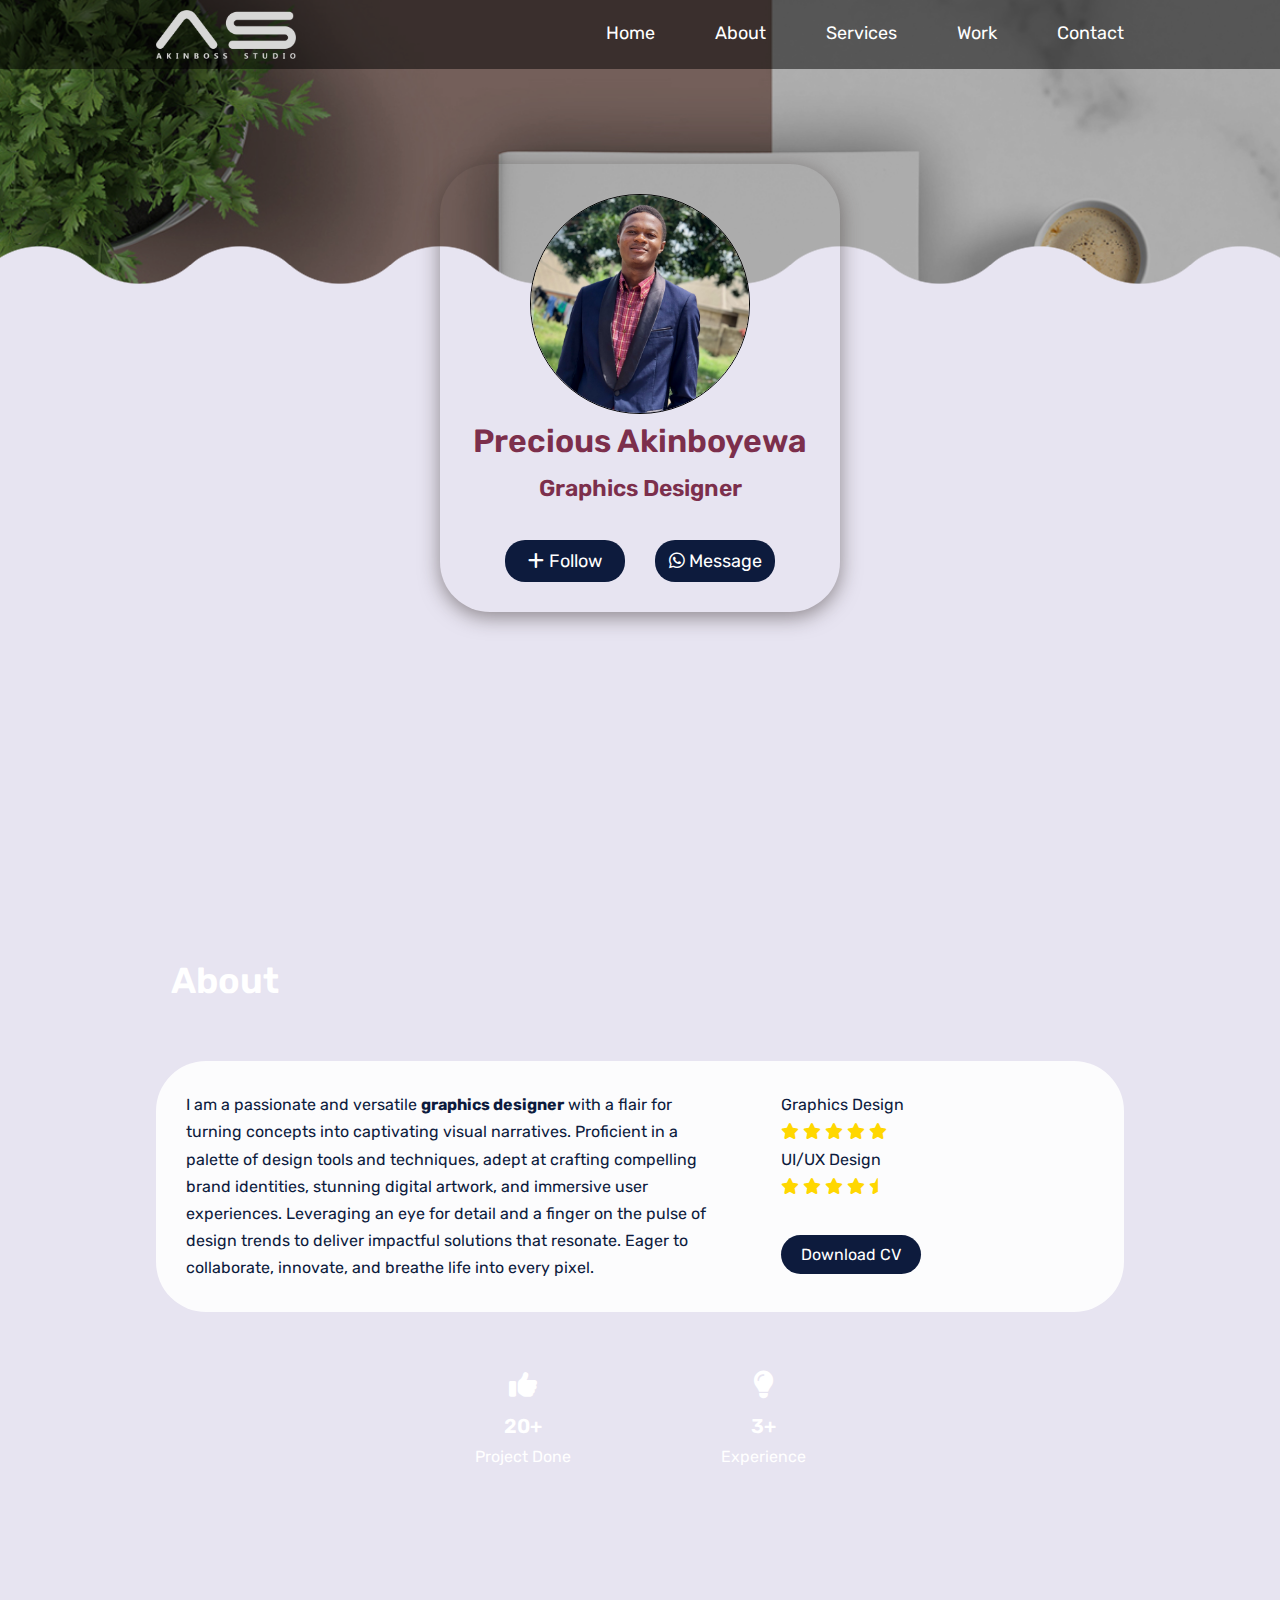
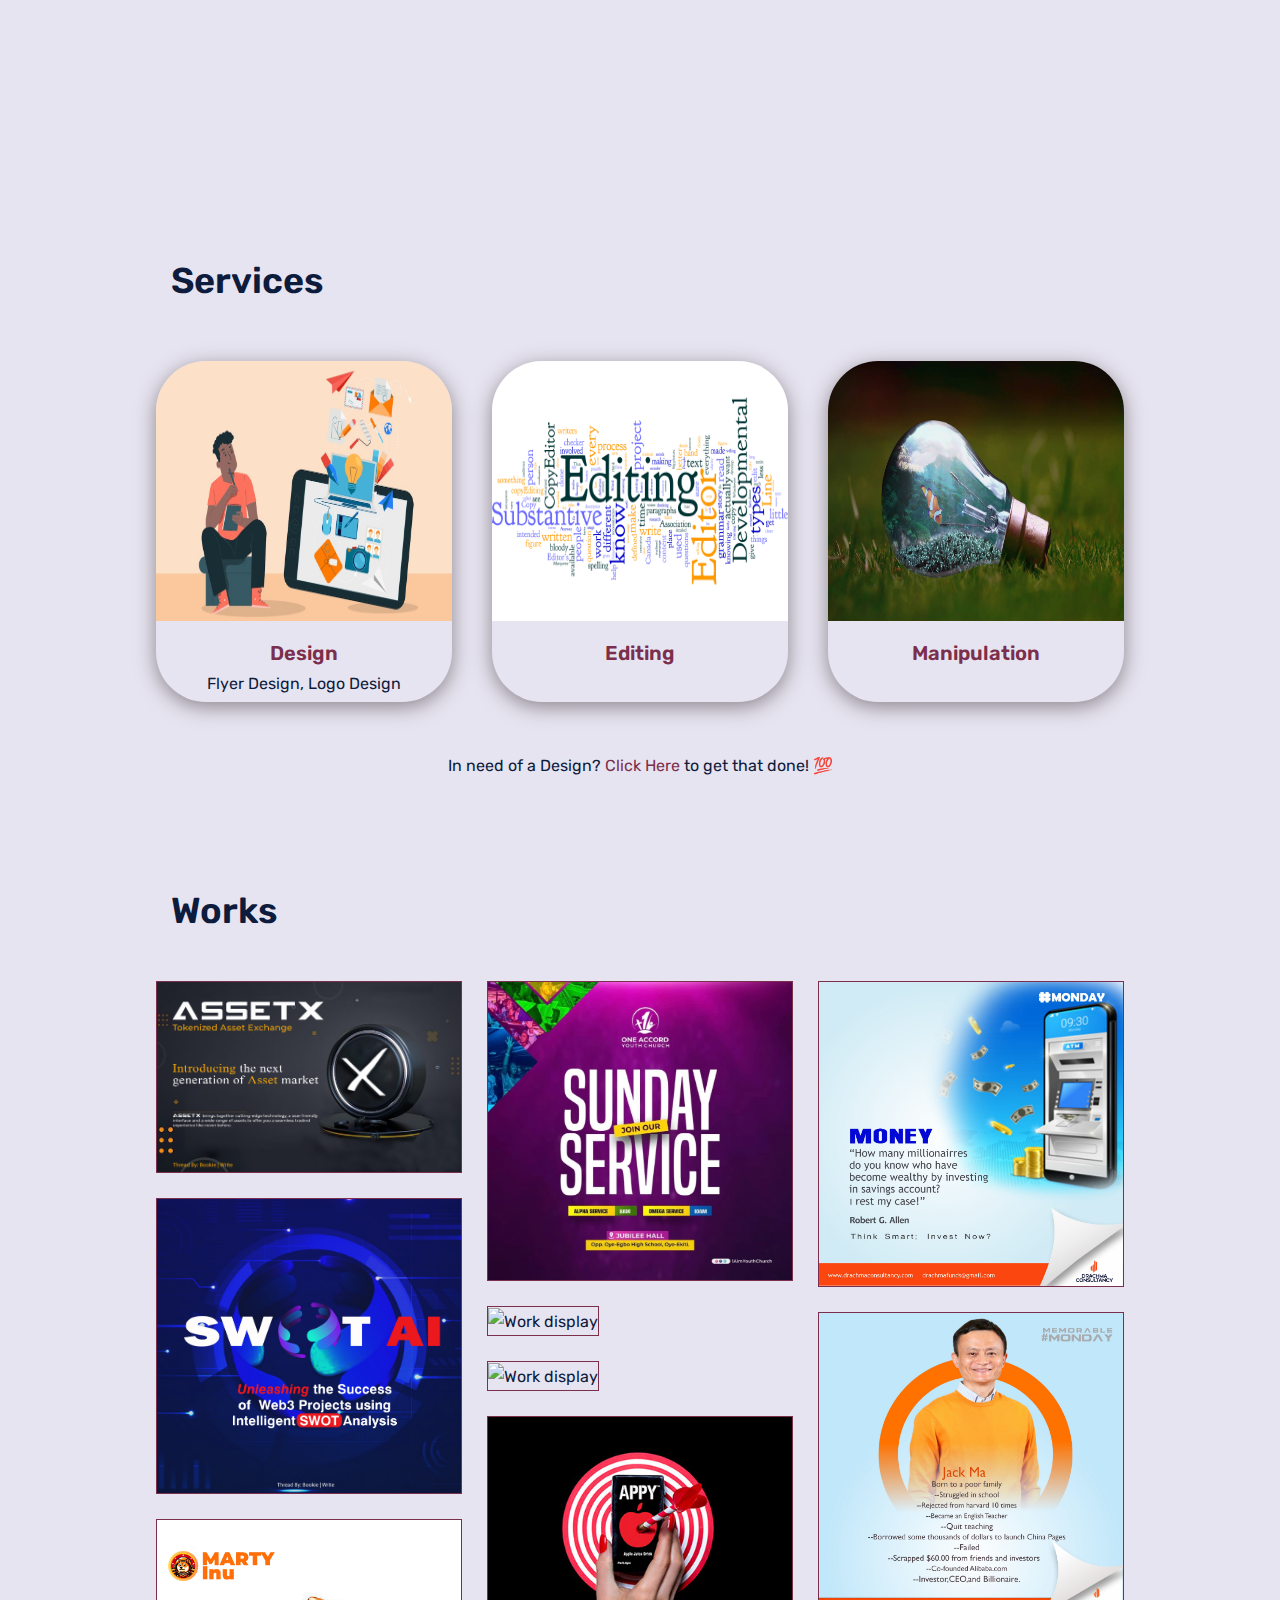
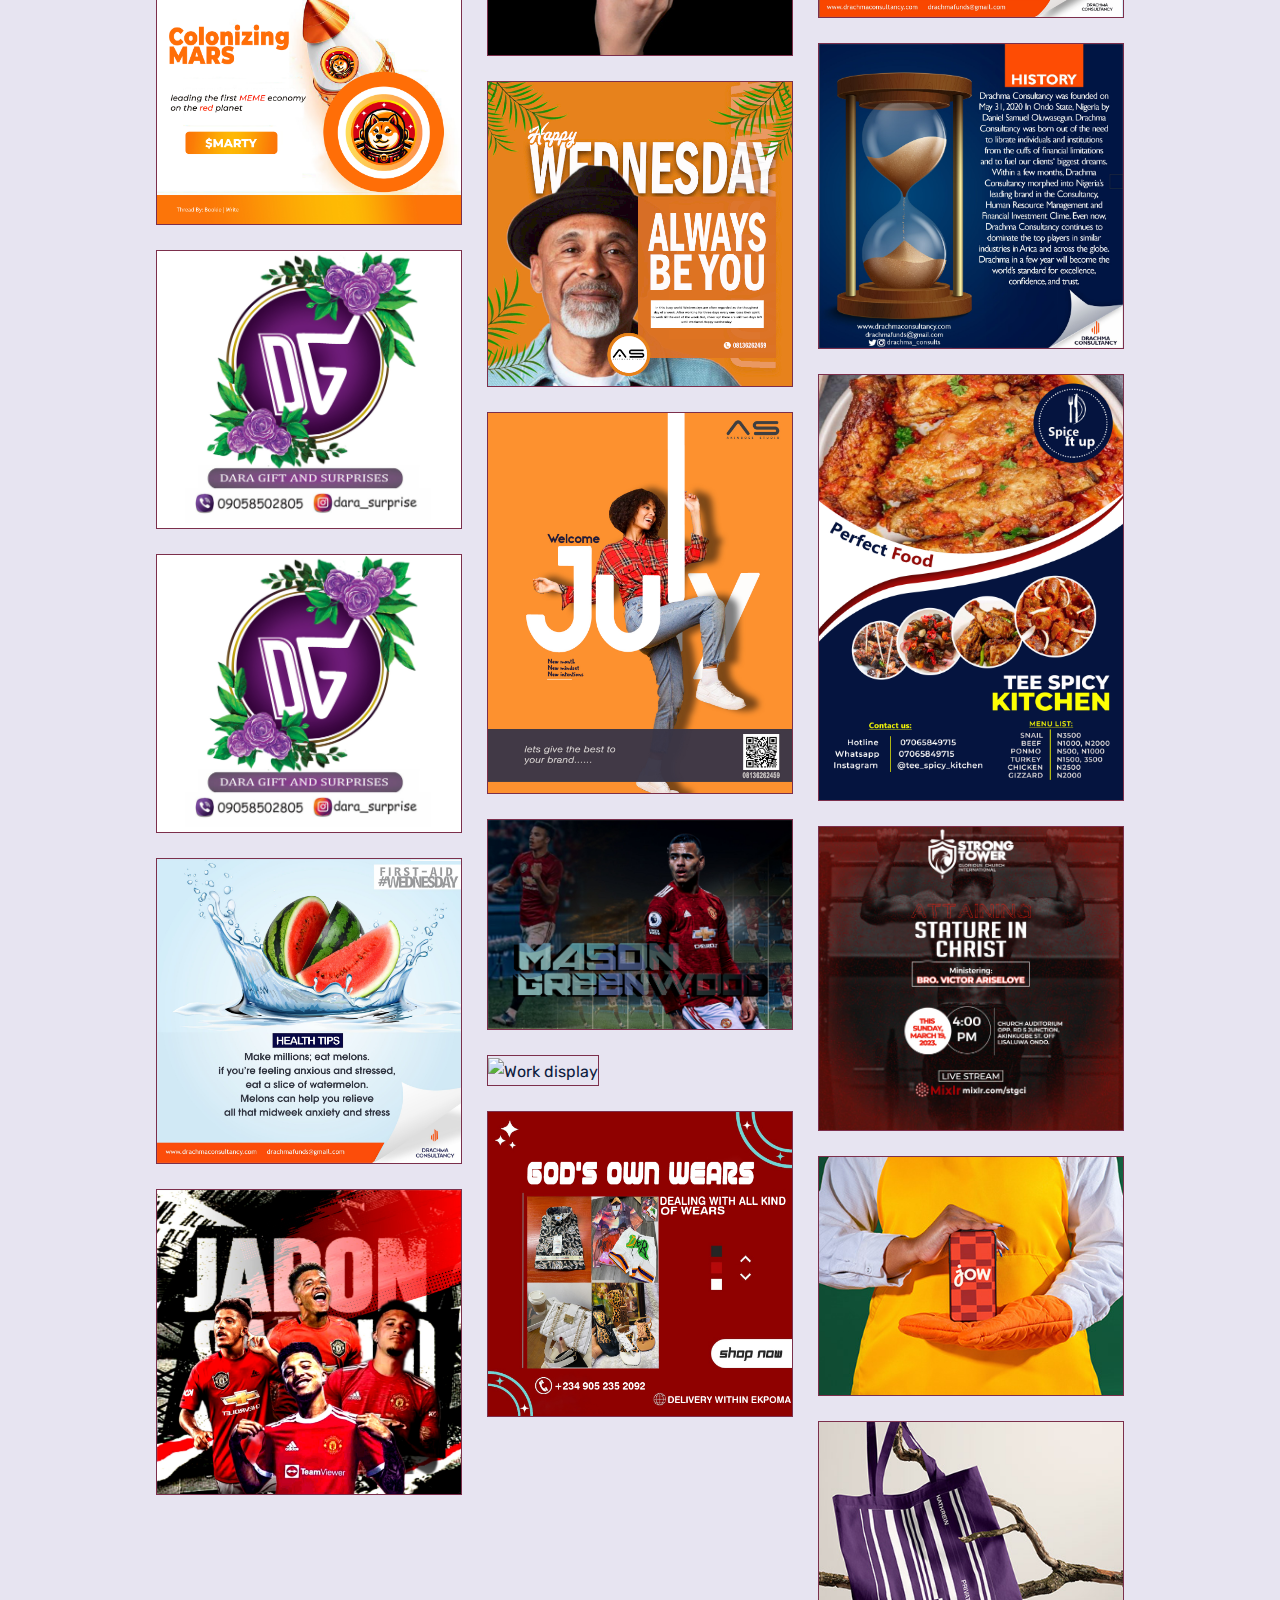
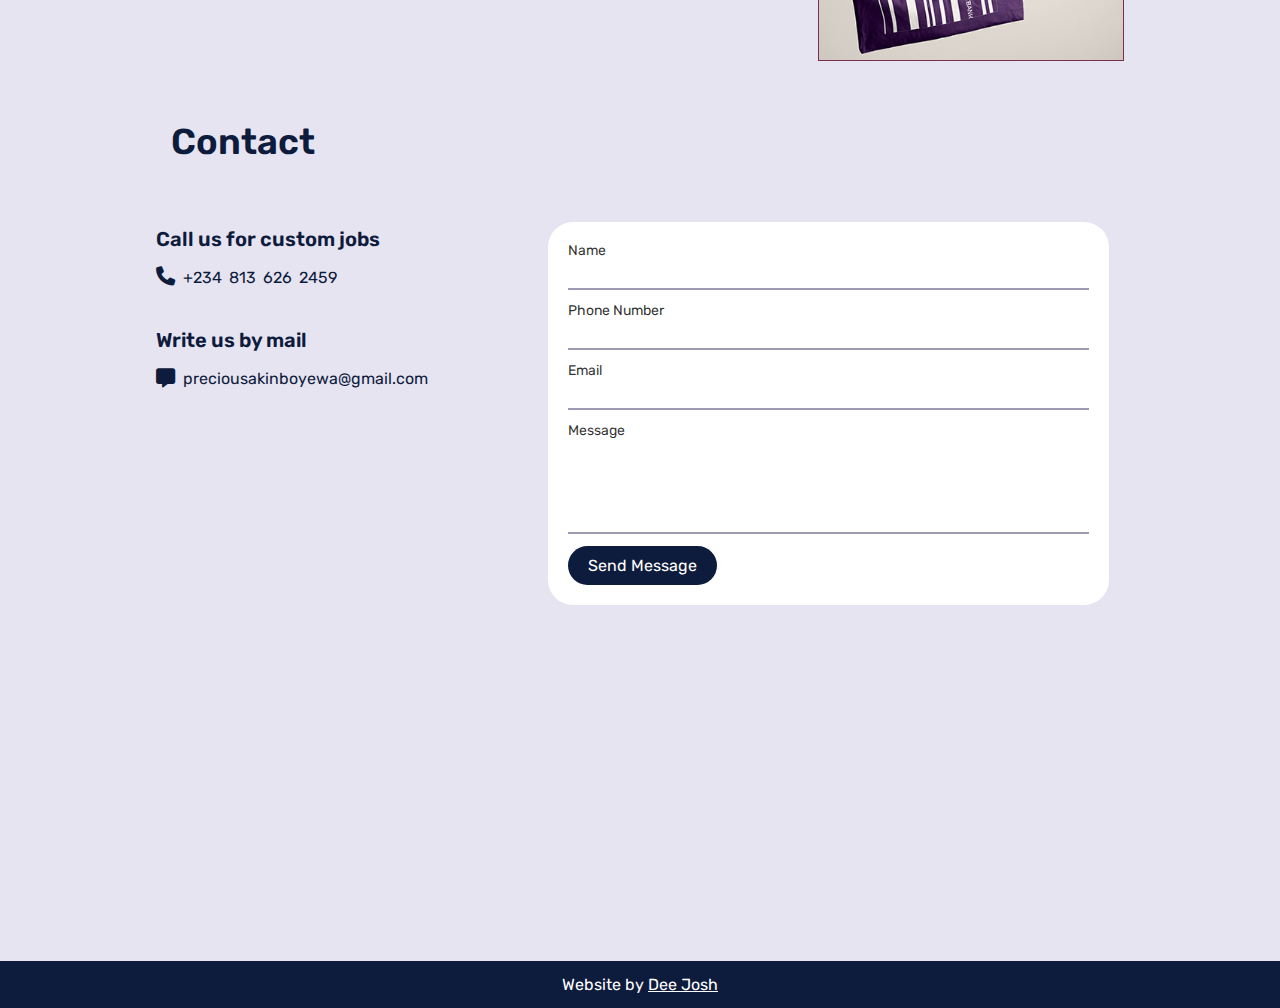
==== commit ab4ba2da: "Update index.html" ====
--- a/index.html
+++ b/index.html
@@ -221,37 +221,37 @@
                 <div class="work">
                     <div class="overlay"></div>
                     <p class="work-title">Akinboss Studio</p>
-                    <img src="./img/Assetx.jpg" alt="Work display">
-                    <div class="work-review">
-                        <p>
-                            <i class="fa-solid fa-thumbs-up"></i>
-                            <span>100+</span>
-                        </p>
-                        <p>
-                            <i class="fa-solid fa-eye"></i>
-                            <span>100+</span>
-                        </p>
-                    </div>
-                </div>
-                <div class="work">
-                    <div class="overlay"></div>
-                    <p class="work-title">Akinboss Studio</p>
-                    <img src="./img/SWOT AI.jpg" alt="Work display">
-                    <div class="work-review">
-                        <p>
-                            <i class="fa-solid fa-thumbs-up"></i>
-                            <span>100+</span>
-                        </p>
-                        <p>
-                            <i class="fa-solid fa-eye"></i>
-                            <span>100+</span>
-                        </p>
-                    </div>
-                </div>
-                <div class="work">
-                    <div class="overlay"></div>
-                    <p class="work-title">Akinboss Studio</p>
-                    <img src="./img/Marty Inu extra.jpg" alt="Work display">
+                    <img src="./img-2/Assetx.jpg" alt="Work display">
+                    <div class="work-review">
+                        <p>
+                            <i class="fa-solid fa-thumbs-up"></i>
+                            <span>100+</span>
+                        </p>
+                        <p>
+                            <i class="fa-solid fa-eye"></i>
+                            <span>100+</span>
+                        </p>
+                    </div>
+                </div>
+                <div class="work">
+                    <div class="overlay"></div>
+                    <p class="work-title">Akinboss Studio</p>
+                    <img src="./img-2/SWOT AI.jpg" alt="Work display">
+                    <div class="work-review">
+                        <p>
+                            <i class="fa-solid fa-thumbs-up"></i>
+                            <span>100+</span>
+                        </p>
+                        <p>
+                            <i class="fa-solid fa-eye"></i>
+                            <span>100+</span>
+                        </p>
+                    </div>
+                </div>
+                <div class="work">
+                    <div class="overlay"></div>
+                    <p class="work-title">Akinboss Studio</p>
+                    <img src="./img-2/Marty Inu extra.jpg" alt="Work display">
                     <div class="work-review">
                         <p>
                             <i class="fa-solid fa-thumbs-up"></i>
